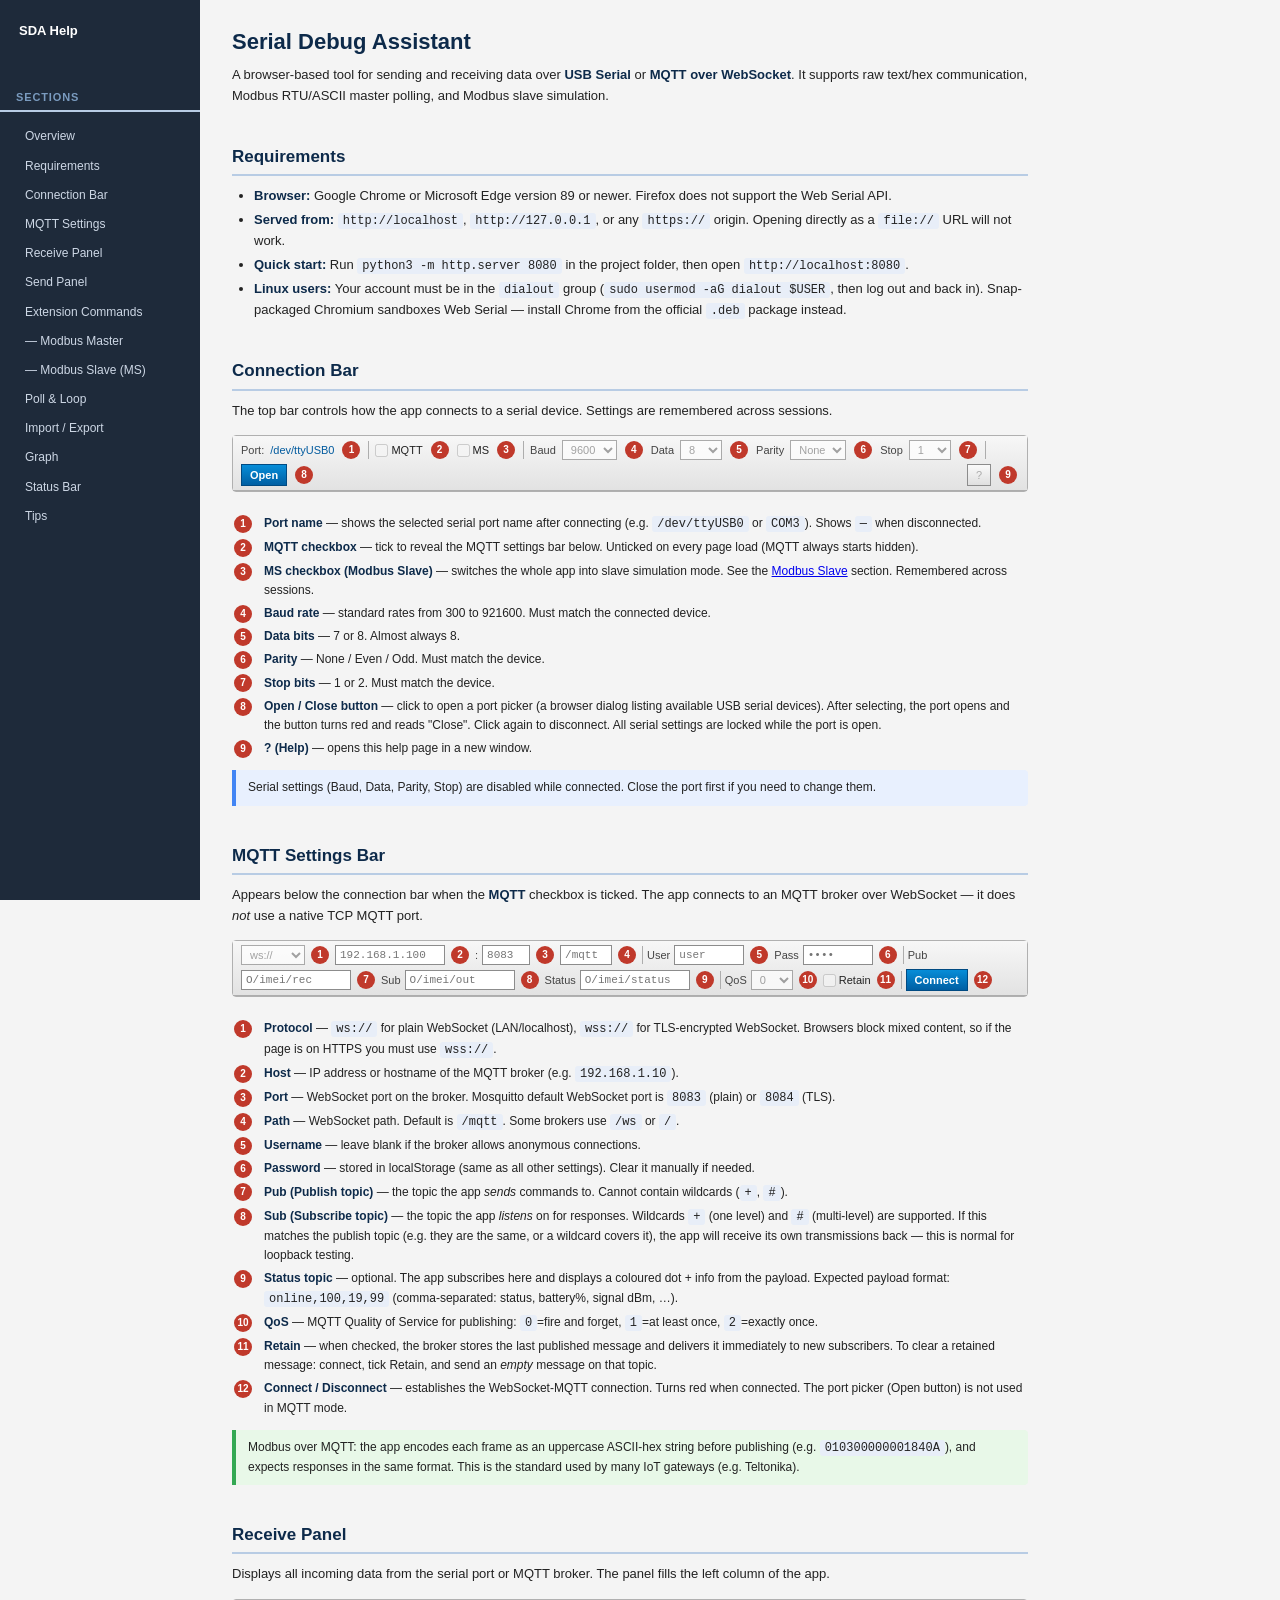
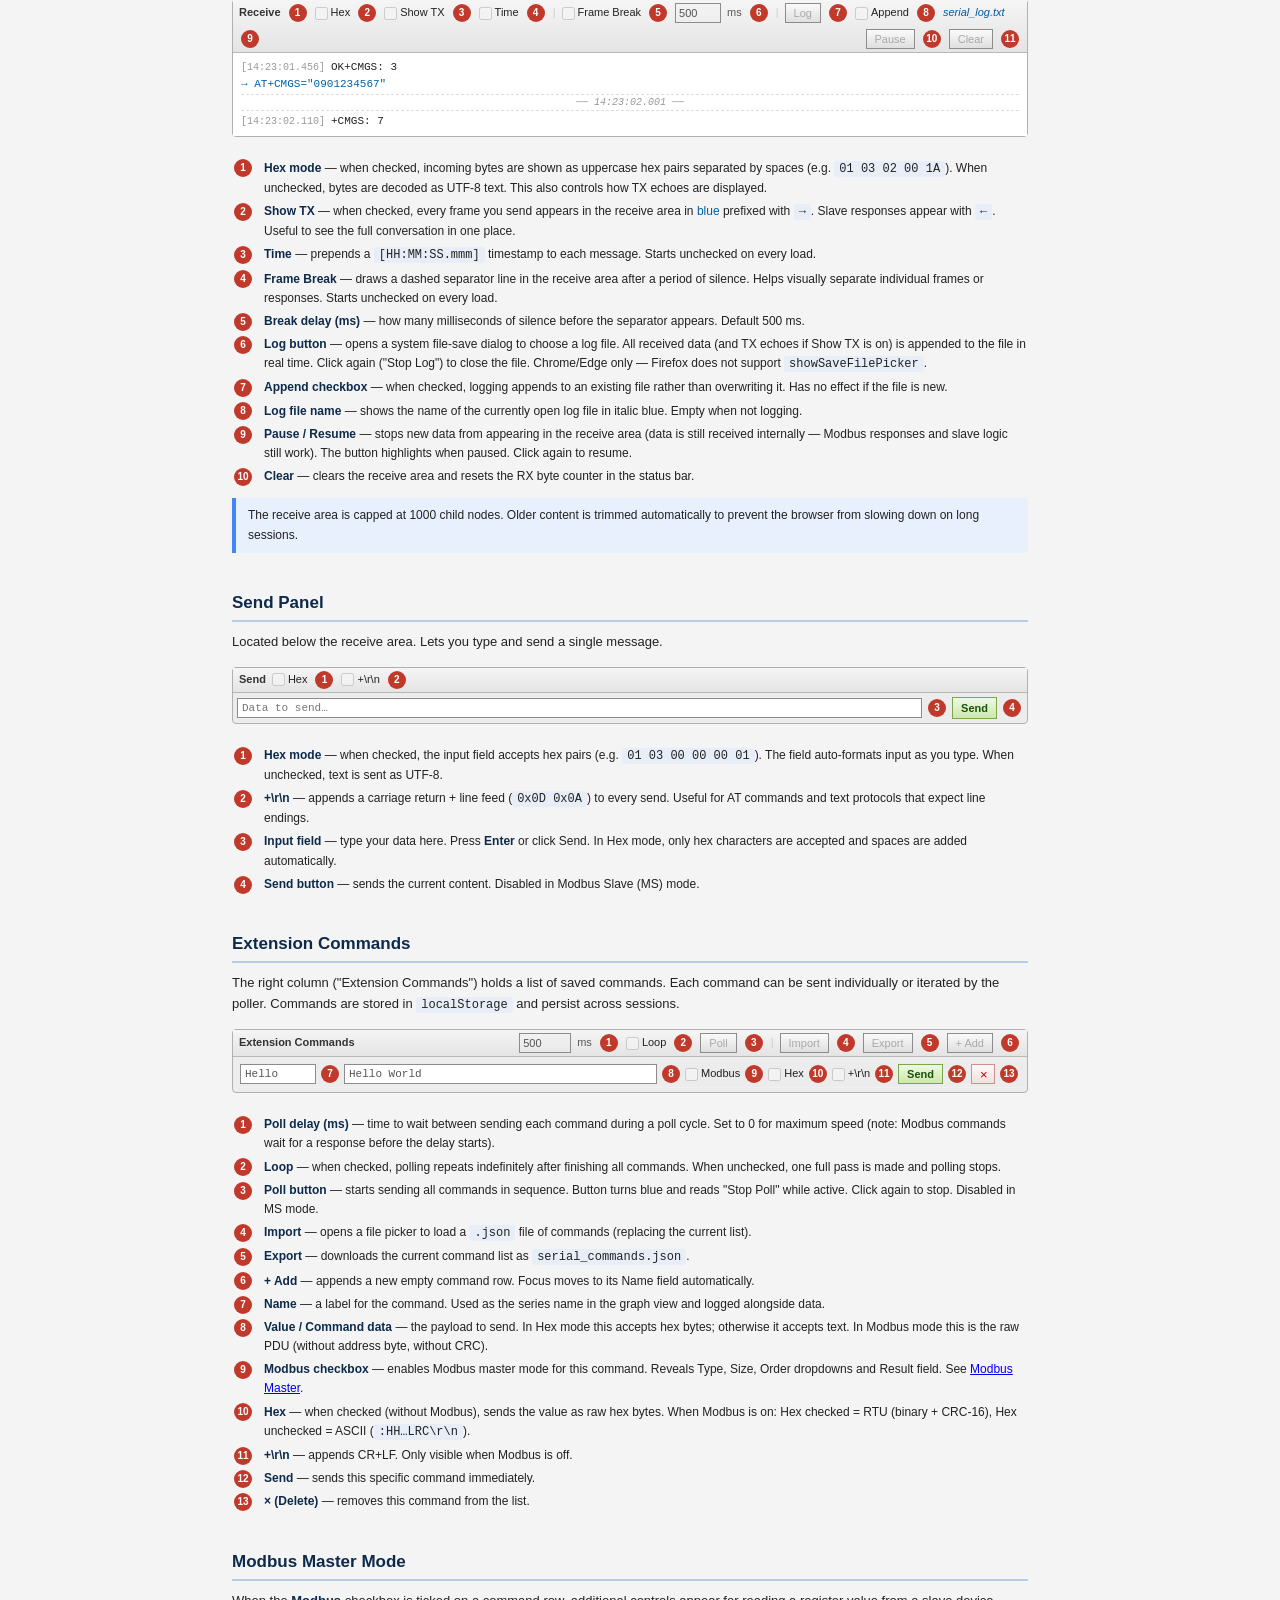
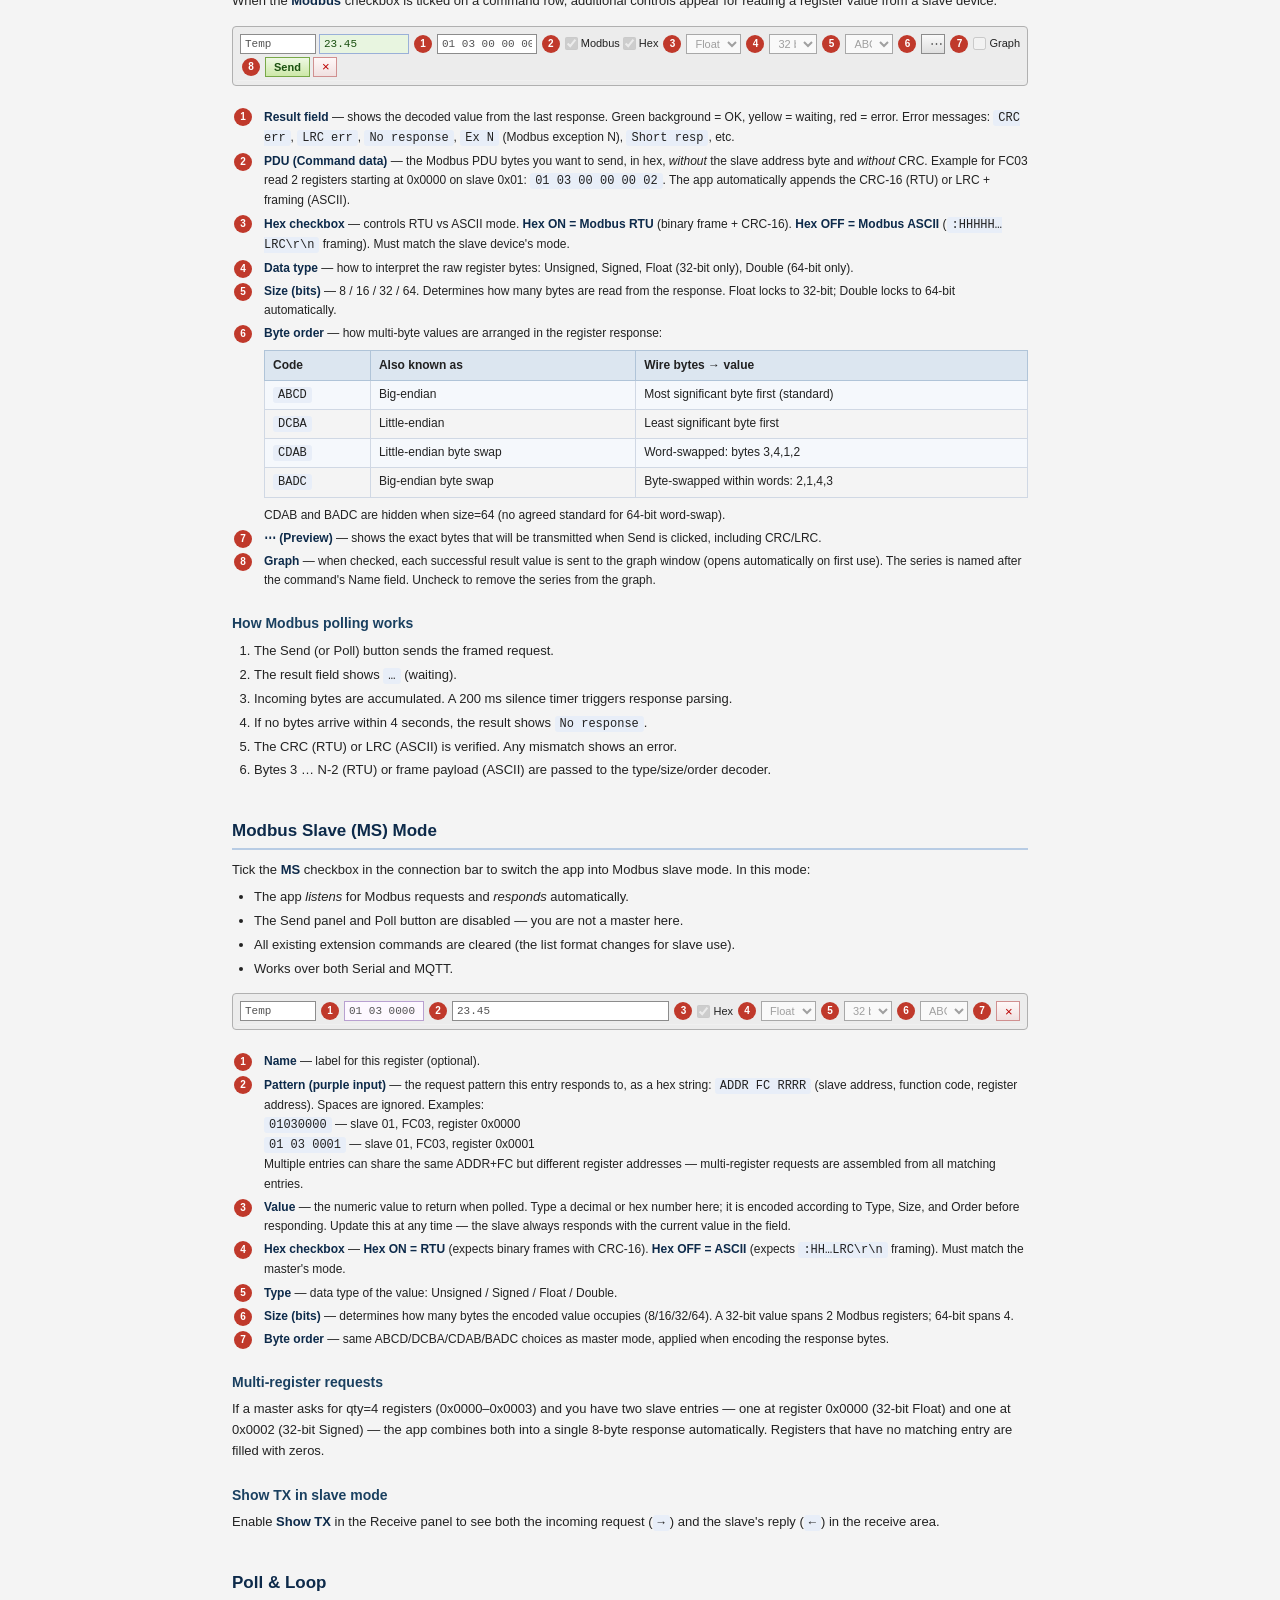
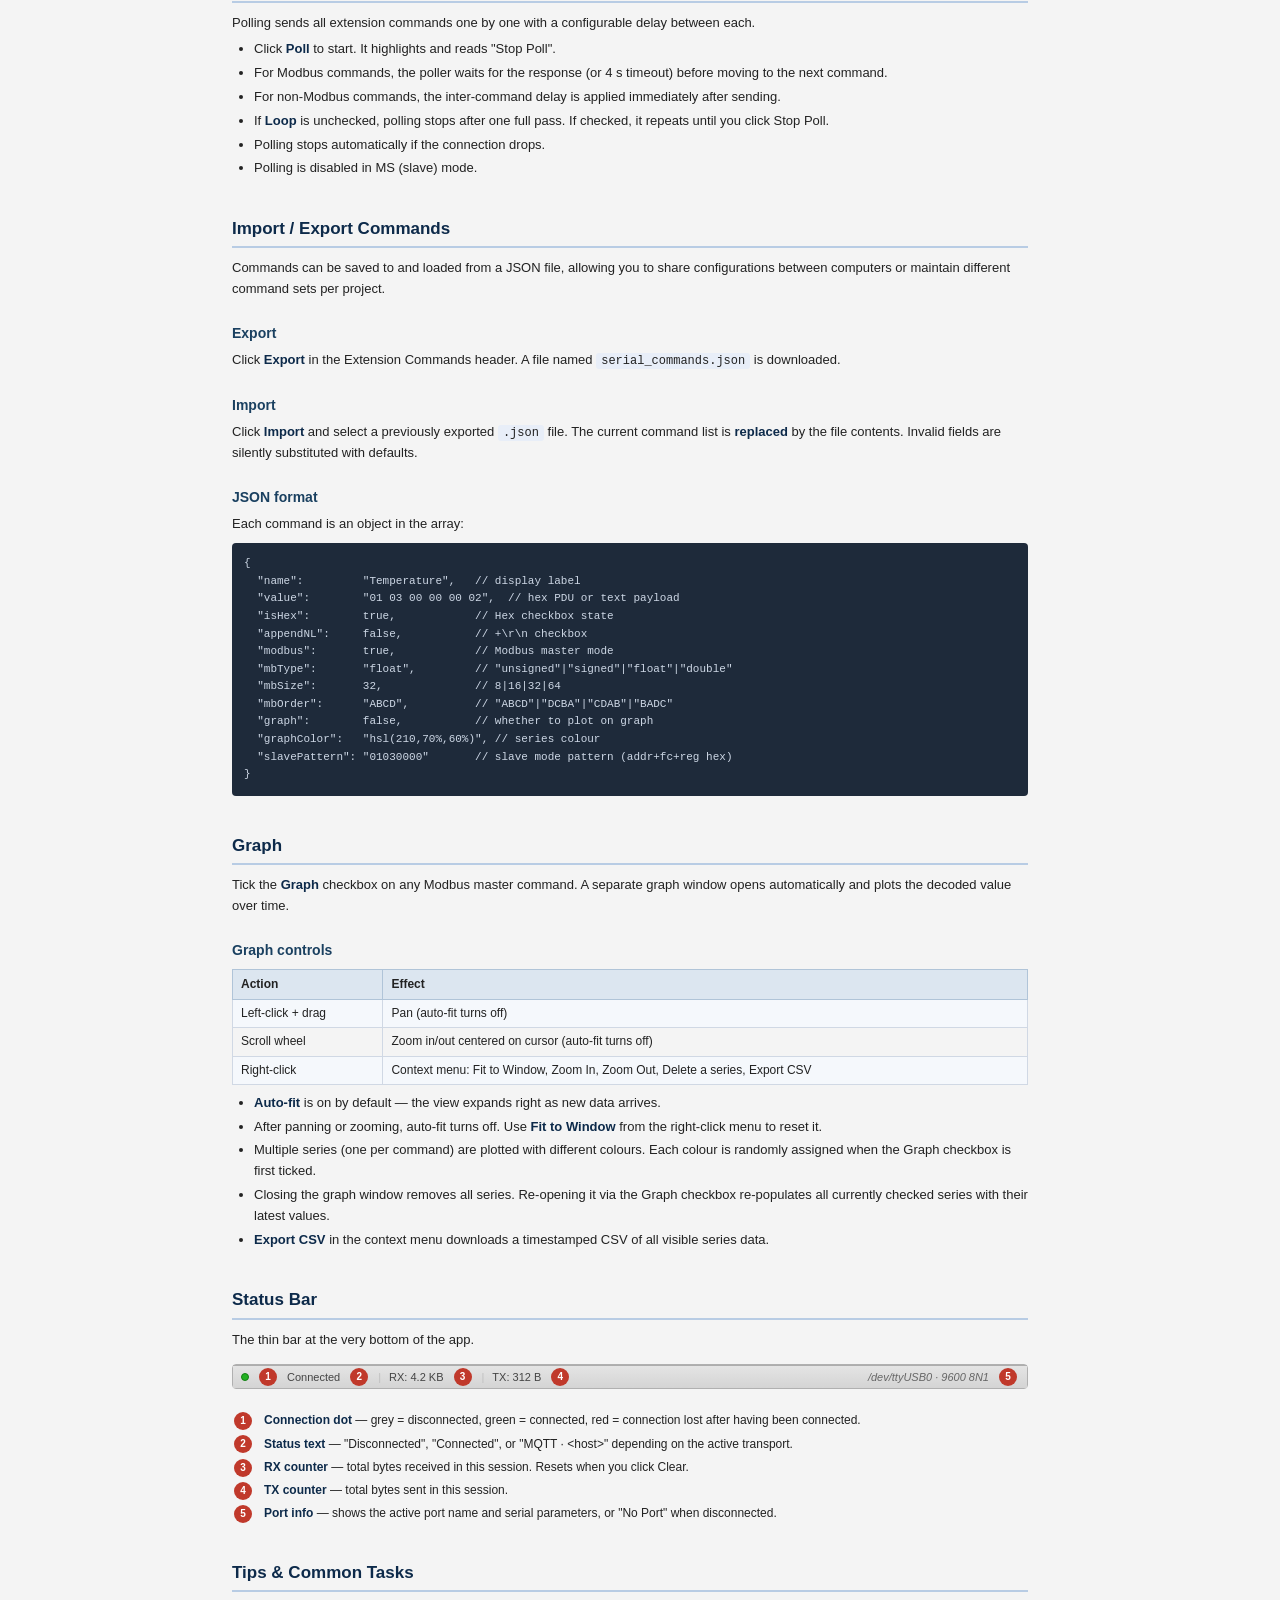
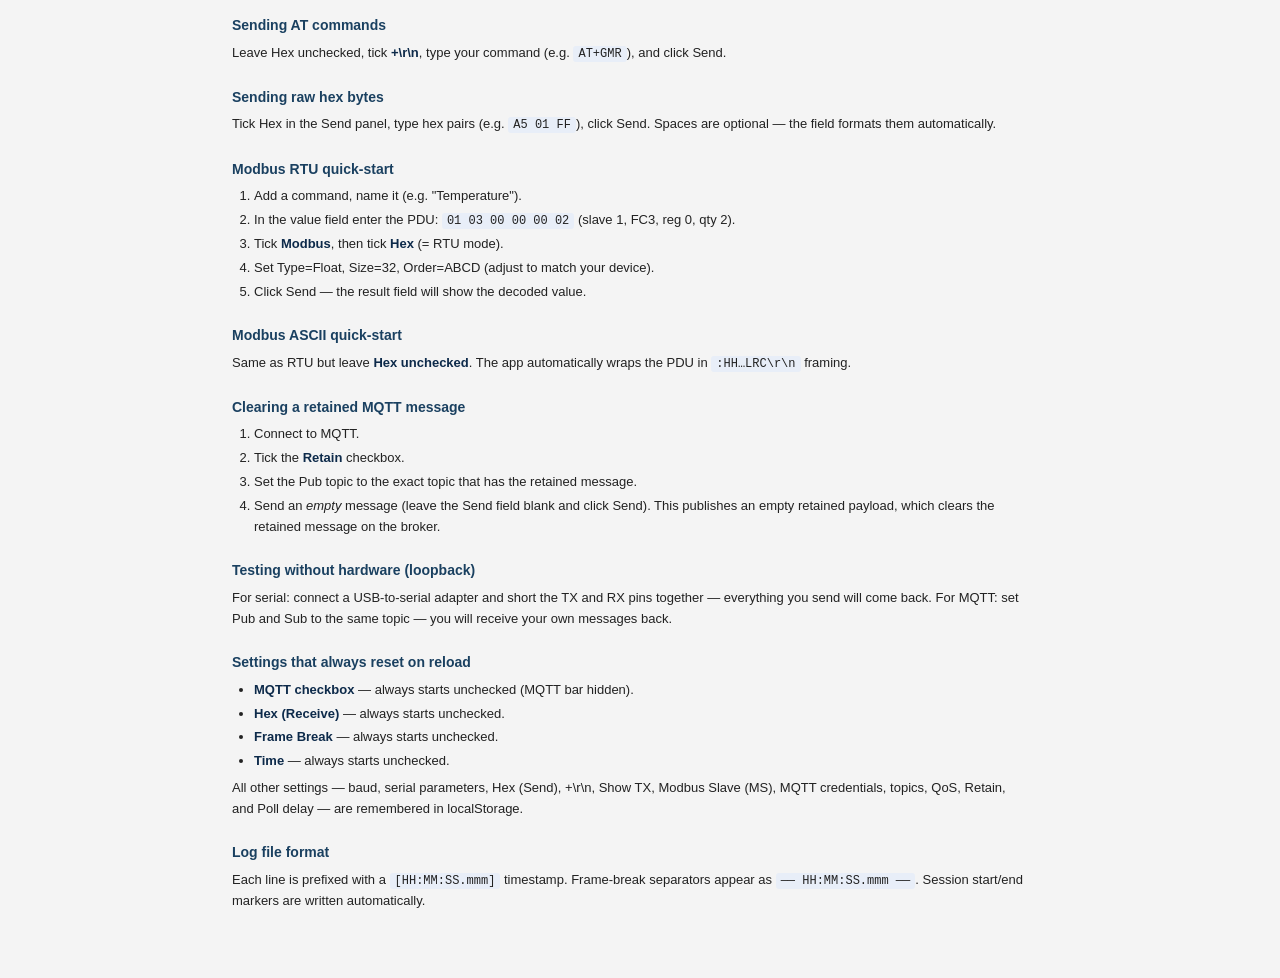
==== help.html @ dc7a4e5c "Release1" ====
<!DOCTYPE html>
<html lang="en">
<head>
  <meta charset="UTF-8">
  <title>Serial Debug Assistant – Help</title>
  <style>
    *, *::before, *::after { box-sizing: border-box; margin: 0; padding: 0; }

    body {
      font-family: 'Segoe UI', Tahoma, Geneva, Verdana, sans-serif;
      font-size: 13px;
      background: #f4f4f4;
      color: #222;
      line-height: 1.6;
    }

    /* ── nav ── */
    nav {
      position: fixed;
      top: 0; left: 0;
      width: 200px;
      height: 100vh;
      background: #1e2a3a;
      color: #cdd7e5;
      overflow-y: auto;
      padding: 16px 0;
      z-index: 10;
    }
    nav h2 {
      font-size: 11px;
      text-transform: uppercase;
      letter-spacing: .08em;
      color: #7a9bbf;
      padding: 6px 16px 4px;
    }
    nav a {
      display: block;
      padding: 5px 16px 5px 22px;
      color: #cdd7e5;
      text-decoration: none;
      font-size: 12px;
      border-left: 3px solid transparent;
      transition: background .1s;
    }
    nav a:hover { background: #263547; color: #fff; }
    nav a.top { font-weight: 700; font-size: 13px; padding-left: 16px; color: #fff; margin-bottom: 6px; }

    /* ── content ── */
    .content {
      margin-left: 200px;
      padding: 24px 32px 60px;
      max-width: 860px;
    }

    h1 { font-size: 22px; color: #0d2a4a; margin-bottom: 6px; }
    h2 { font-size: 17px; color: #0d2a4a; margin: 36px 0 10px; padding-bottom: 4px; border-bottom: 2px solid #b8cce4; }
    h3 { font-size: 14px; color: #1a4060; margin: 22px 0 6px; }
    p  { margin: 6px 0; }
    ul, ol { margin: 6px 0 6px 22px; }
    li { margin: 3px 0; }
    code {
      font-family: 'Courier New', monospace;
      background: #e8eef8;
      padding: 1px 5px;
      border-radius: 3px;
      font-size: 12px;
    }
    strong { color: #0d2a4a; }
    a.ext { color: #0060c0; }

    /* ── note / tip / warn boxes ── */
    .note, .tip, .warn {
      border-left: 4px solid;
      padding: 8px 12px;
      margin: 12px 0;
      border-radius: 0 4px 4px 0;
      font-size: 12px;
    }
    .note { background: #e8f0fe; border-color: #4285f4; }
    .tip  { background: #e8f8e8; border-color: #34a853; }
    .warn { background: #fff3e0; border-color: #f9ab00; }

    /* ── UI mockup diagrams ── */
    .diagram {
      position: relative;
      background: #ececec;
      border: 1px solid #b0b0b0;
      border-radius: 4px;
      margin: 14px 0 22px;
      font-size: 11px;
      font-family: 'Segoe UI', sans-serif;
    }
    .diagram .bar {
      display: flex;
      align-items: center;
      gap: 6px;
      padding: 4px 8px;
      background: linear-gradient(180deg, #f7f7f7, #e2e2e2);
      border-bottom: 1px solid #adadad;
      flex-wrap: wrap;
      row-gap: 4px;
    }
    .diagram .panel-bar {
      display: flex;
      align-items: center;
      gap: 6px;
      padding: 3px 6px;
      background: linear-gradient(180deg, #f5f5f5, #e4e4e4);
      border-bottom: 1px solid #b8b8b8;
      flex-wrap: wrap;
    }
    .diagram .status {
      display: flex;
      align-items: center;
      gap: 8px;
      padding: 2px 8px;
      background: linear-gradient(180deg, #e4e4e4, #d4d4d4);
      border-top: 1px solid #adadad;
      font-size: 11px;
      color: #444;
    }
    .d-lbl  { color: #444; white-space: nowrap; }
    .d-sel  { height: 20px; border: 1px solid #8c8c8c; background: #fff; padding: 0 4px; font-size: 11px; }
    .d-inp  { height: 20px; border: 1px solid #8c8c8c; background: #fff; padding: 0 4px; font-size: 11px; font-family: 'Courier New', monospace; }
    .d-btn  { height: 22px; padding: 0 8px; border: 1px solid #8c8c8c; background: linear-gradient(180deg,#fafafa,#dfdfdf); font-size: 11px; cursor: default; white-space: nowrap; }
    .d-btn.blue  { background: linear-gradient(180deg,#068dd8,#005fa3); color:#fff; border-color:#004a82; font-weight:600; }
    .d-btn.green { background: linear-gradient(180deg,#eef8e4,#cde8a8); border-color:#78a848; color:#1a5010; font-weight:600; }
    .d-btn.red   { background: linear-gradient(180deg,#d94040,#a82020); color:#fff; border-color:#801818; font-weight:600; }
    .d-dot  { width:8px; height:8px; border-radius:50%; display:inline-block; border:1px solid #999; background:#bbb; flex-shrink:0; }
    .d-dot.on  { background:#22b022; border-color:#128012; }
    .d-dot.off { background:#d94040; border-color:#a82020; }
    .d-chk  { display:flex; align-items:center; gap:3px; white-space:nowrap; cursor:default; }
    .d-sep  { width:1px; height:18px; background:#adadad; flex-shrink:0; }
    .d-port { color:#005a9e; font-weight:500; }
    .d-area { font-family:'Courier New',monospace; font-size:11px; padding:6px 8px; background:#fff; min-height:56px; line-height:1.5; }
    .d-rx-ts { color:#999; font-size:10px; }
    .d-tx-echo { color:#0060a8; }
    .d-title { font-weight:700; font-size:11px; color:#333; }
    .d-spacer { flex:1; }
    .d-slave { background:#fdf8ff; border-color:#b8a0d0; }
    .d-result { width:90px; height:20px; font-family:'Courier New',monospace; font-size:11px; border:1px solid #9ab0d8; background:#e8f5e0; padding:0 4px; color:#1a5010; cursor:default; }

    /* ── callout annotations ── */
    .callouts {
      position: relative;
      overflow: visible;
    }
    .ann {
      display: inline-flex;
      align-items: center;
      justify-content: center;
      width: 18px;
      height: 18px;
      border-radius: 50%;
      background: #c0392b;
      color: #fff;
      font-size: 10px;
      font-weight: 700;
      vertical-align: middle;
      margin: 0 2px;
      flex-shrink: 0;
      cursor: default;
      user-select: none;
    }

    /* ── callout legend ── */
    .legend {
      margin: 10px 0 0;
      display: grid;
      grid-template-columns: auto 1fr;
      gap: 4px 10px;
      font-size: 12px;
    }
    .legend .num { text-align: right; }

    /* ── table ── */
    table { border-collapse: collapse; margin: 8px 0; width: 100%; font-size: 12px; }
    th { background: #dce6f0; text-align: left; padding: 5px 8px; border: 1px solid #b0c4d8; }
    td { padding: 4px 8px; border: 1px solid #d0d8e4; vertical-align: top; }
    tr:nth-child(even) td { background: #f5f8fc; }
  </style>
</head>
<body>

<nav>
  <a href="#overview" class="top">SDA Help</a>
  <h2>Sections</h2>
  <a href="#overview">Overview</a>
  <a href="#requirements">Requirements</a>
  <a href="#conn-bar">Connection Bar</a>
  <a href="#mqtt-bar">MQTT Settings</a>
  <a href="#receive">Receive Panel</a>
  <a href="#send">Send Panel</a>
  <a href="#ext-cmds">Extension Commands</a>
  <a href="#modbus-master">— Modbus Master</a>
  <a href="#modbus-slave">— Modbus Slave (MS)</a>
  <a href="#poll">Poll &amp; Loop</a>
  <a href="#import-export">Import / Export</a>
  <a href="#graph">Graph</a>
  <a href="#status-bar">Status Bar</a>
  <a href="#tips">Tips</a>
</nav>

<div class="content">

<!-- ══════════════════════════════════════════════════════ -->
<h1 id="overview">Serial Debug Assistant</h1>
<p>A browser-based tool for sending and receiving data over <strong>USB Serial</strong> or <strong>MQTT over WebSocket</strong>. It supports raw text/hex communication, Modbus RTU/ASCII master polling, and Modbus slave simulation.</p>

<!-- ══════════════════════════════════════════════════════ -->
<h2 id="requirements">Requirements</h2>
<ul>
  <li><strong>Browser:</strong> Google Chrome or Microsoft Edge version 89 or newer. Firefox does not support the Web Serial API.</li>
  <li><strong>Served from:</strong> <code>http://localhost</code>, <code>http://127.0.0.1</code>, or any <code>https://</code> origin. Opening directly as a <code>file://</code> URL will not work.</li>
  <li><strong>Quick start:</strong> Run <code>python3 -m http.server 8080</code> in the project folder, then open <code>http://localhost:8080</code>.</li>
  <li><strong>Linux users:</strong> Your account must be in the <code>dialout</code> group (<code>sudo usermod -aG dialout $USER</code>, then log out and back in). Snap-packaged Chromium sandboxes Web Serial — install Chrome from the official <code>.deb</code> package instead.</li>
</ul>

<!-- ══════════════════════════════════════════════════════ -->
<h2 id="conn-bar">Connection Bar</h2>
<p>The top bar controls how the app connects to a serial device. Settings are remembered across sessions.</p>

<div class="diagram">
  <div class="bar">
    <span class="d-lbl">Port:</span>
    <span class="d-port">/dev/ttyUSB0</span>
    <span class="ann">1</span>
    <span class="d-sep"></span>
    <label class="d-chk"><input type="checkbox" disabled> MQTT</label>
    <span class="ann">2</span>
    <label class="d-chk"><input type="checkbox" disabled> MS</label>
    <span class="ann">3</span>
    <span class="d-sep"></span>
    <span class="d-lbl">Baud</span>
    <select class="d-sel" disabled><option>9600</option></select>
    <span class="ann">4</span>
    <span class="d-lbl">Data</span>
    <select class="d-sel" style="width:42px" disabled><option>8</option></select>
    <span class="ann">5</span>
    <span class="d-lbl">Parity</span>
    <select class="d-sel" style="width:56px" disabled><option>None</option></select>
    <span class="ann">6</span>
    <span class="d-lbl">Stop</span>
    <select class="d-sel" style="width:42px" disabled><option>1</option></select>
    <span class="ann">7</span>
    <span class="d-sep"></span>
    <button class="d-btn blue" disabled>Open</button>
    <span class="ann">8</span>
    <span style="flex:1"></span>
    <button class="d-btn" disabled>?</button>
    <span class="ann">9</span>
  </div>
</div>

<div class="legend">
  <span class="num"><span class="ann">1</span></span><span><strong>Port name</strong> — shows the selected serial port name after connecting (e.g. <code>/dev/ttyUSB0</code> or <code>COM3</code>). Shows <code>—</code> when disconnected.</span>
  <span class="num"><span class="ann">2</span></span><span><strong>MQTT checkbox</strong> — tick to reveal the MQTT settings bar below. Unticked on every page load (MQTT always starts hidden).</span>
  <span class="num"><span class="ann">3</span></span><span><strong>MS checkbox (Modbus Slave)</strong> — switches the whole app into slave simulation mode. See the <a href="#modbus-slave">Modbus Slave</a> section. Remembered across sessions.</span>
  <span class="num"><span class="ann">4</span></span><span><strong>Baud rate</strong> — standard rates from 300 to 921600. Must match the connected device.</span>
  <span class="num"><span class="ann">5</span></span><span><strong>Data bits</strong> — 7 or 8. Almost always 8.</span>
  <span class="num"><span class="ann">6</span></span><span><strong>Parity</strong> — None / Even / Odd. Must match the device.</span>
  <span class="num"><span class="ann">7</span></span><span><strong>Stop bits</strong> — 1 or 2. Must match the device.</span>
  <span class="num"><span class="ann">8</span></span><span><strong>Open / Close button</strong> — click to open a port picker (a browser dialog listing available USB serial devices). After selecting, the port opens and the button turns red and reads "Close". Click again to disconnect. All serial settings are locked while the port is open.</span>
  <span class="num"><span class="ann">9</span></span><span><strong>? (Help)</strong> — opens this help page in a new window.</span>
</div>

<div class="note">Serial settings (Baud, Data, Parity, Stop) are disabled while connected. Close the port first if you need to change them.</div>

<!-- ══════════════════════════════════════════════════════ -->
<h2 id="mqtt-bar">MQTT Settings Bar</h2>
<p>Appears below the connection bar when the <strong>MQTT</strong> checkbox is ticked. The app connects to an MQTT broker over WebSocket — it does <em>not</em> use a native TCP MQTT port.</p>

<div class="diagram">
  <div class="bar" style="font-size:11px; gap:4px; flex-wrap:wrap; row-gap:4px;">
    <select class="d-sel" style="width:64px" disabled><option>ws://</option></select>
    <span class="ann">1</span>
    <input class="d-inp" style="width:110px" placeholder="192.168.1.100" disabled>
    <span class="ann">2</span>
    <span class="d-lbl">:</span>
    <input class="d-inp" style="width:48px" placeholder="8083" disabled>
    <span class="ann">3</span>
    <input class="d-inp" style="width:52px" placeholder="/mqtt" disabled>
    <span class="ann">4</span>
    <span class="d-sep"></span>
    <span class="d-lbl">User</span>
    <input class="d-inp" style="width:70px" placeholder="user" disabled>
    <span class="ann">5</span>
    <span class="d-lbl">Pass</span>
    <input class="d-inp" style="width:70px" placeholder="••••" disabled>
    <span class="ann">6</span>
    <span class="d-sep"></span>
    <span class="d-lbl">Pub</span>
    <input class="d-inp" style="width:110px" placeholder="O/imei/rec" disabled>
    <span class="ann">7</span>
    <span class="d-lbl">Sub</span>
    <input class="d-inp" style="width:110px" placeholder="O/imei/out" disabled>
    <span class="ann">8</span>
    <span class="d-lbl">Status</span>
    <input class="d-inp" style="width:110px" placeholder="O/imei/status" disabled>
    <span class="ann">9</span>
    <span class="d-sep"></span>
    <span class="d-lbl">QoS</span>
    <select class="d-sel" style="width:42px" disabled><option>0</option></select>
    <span class="ann">10</span>
    <label class="d-chk"><input type="checkbox" disabled> Retain</label>
    <span class="ann">11</span>
    <span class="d-sep"></span>
    <button class="d-btn blue" disabled>Connect</button>
    <span class="ann">12</span>
  </div>
</div>

<div class="legend">
  <span class="num"><span class="ann">1</span></span><span><strong>Protocol</strong> — <code>ws://</code> for plain WebSocket (LAN/localhost), <code>wss://</code> for TLS-encrypted WebSocket. Browsers block mixed content, so if the page is on HTTPS you must use <code>wss://</code>.</span>
  <span class="num"><span class="ann">2</span></span><span><strong>Host</strong> — IP address or hostname of the MQTT broker (e.g. <code>192.168.1.10</code>).</span>
  <span class="num"><span class="ann">3</span></span><span><strong>Port</strong> — WebSocket port on the broker. Mosquitto default WebSocket port is <code>8083</code> (plain) or <code>8084</code> (TLS).</span>
  <span class="num"><span class="ann">4</span></span><span><strong>Path</strong> — WebSocket path. Default is <code>/mqtt</code>. Some brokers use <code>/ws</code> or <code>/</code>.</span>
  <span class="num"><span class="ann">5</span></span><span><strong>Username</strong> — leave blank if the broker allows anonymous connections.</span>
  <span class="num"><span class="ann">6</span></span><span><strong>Password</strong> — stored in localStorage (same as all other settings). Clear it manually if needed.</span>
  <span class="num"><span class="ann">7</span></span><span><strong>Pub (Publish topic)</strong> — the topic the app <em>sends</em> commands to. Cannot contain wildcards (<code>+</code>, <code>#</code>).</span>
  <span class="num"><span class="ann">8</span></span><span><strong>Sub (Subscribe topic)</strong> — the topic the app <em>listens</em> on for responses. Wildcards <code>+</code> (one level) and <code>#</code> (multi-level) are supported. If this matches the publish topic (e.g. they are the same, or a wildcard covers it), the app will receive its own transmissions back — this is normal for loopback testing.</span>
  <span class="num"><span class="ann">9</span></span><span><strong>Status topic</strong> — optional. The app subscribes here and displays a coloured dot + info from the payload. Expected payload format: <code>online,100,19,99</code> (comma-separated: status, battery%, signal dBm, …).</span>
  <span class="num"><span class="ann">10</span></span><span><strong>QoS</strong> — MQTT Quality of Service for publishing: <code>0</code>=fire and forget, <code>1</code>=at least once, <code>2</code>=exactly once.</span>
  <span class="num"><span class="ann">11</span></span><span><strong>Retain</strong> — when checked, the broker stores the last published message and delivers it immediately to new subscribers. To clear a retained message: connect, tick Retain, and send an <em>empty</em> message on that topic.</span>
  <span class="num"><span class="ann">12</span></span><span><strong>Connect / Disconnect</strong> — establishes the WebSocket-MQTT connection. Turns red when connected. The port picker (Open button) is not used in MQTT mode.</span>
</div>

<div class="tip">Modbus over MQTT: the app encodes each frame as an uppercase ASCII-hex string before publishing (e.g. <code>010300000001840A</code>), and expects responses in the same format. This is the standard used by many IoT gateways (e.g. Teltonika).</div>

<!-- ══════════════════════════════════════════════════════ -->
<h2 id="receive">Receive Panel</h2>
<p>Displays all incoming data from the serial port or MQTT broker. The panel fills the left column of the app.</p>

<div class="diagram">
  <div class="panel-bar">
    <span class="d-title">Receive</span>
    <span class="ann">1</span>
    <label class="d-chk"><input type="checkbox" disabled> Hex</label>
    <span class="ann">2</span>
    <label class="d-chk"><input type="checkbox" disabled> Show TX</label>
    <span class="ann">3</span>
    <label class="d-chk"><input type="checkbox" disabled> Time</label>
    <span class="ann">4</span>
    <span style="color:#ccc">|</span>
    <label class="d-chk"><input type="checkbox" disabled> Frame Break</label>
    <span class="ann">5</span>
    <input type="number" style="width:46px;height:20px;border:1px solid #8c8c8c;font-size:11px;padding:0 3px" value="500" disabled>
    <span style="color:#555;font-size:11px">ms</span>
    <span class="ann">6</span>
    <span style="color:#ccc">|</span>
    <button class="d-btn" style="height:20px;font-size:11px" disabled>Log</button>
    <span class="ann">7</span>
    <label class="d-chk"><input type="checkbox" disabled> Append</label>
    <span class="ann">8</span>
    <span style="color:#005a9e;font-size:11px;font-style:italic">serial_log.txt</span>
    <span class="ann">9</span>
    <span class="d-spacer"></span>
    <button class="d-btn" style="height:20px;font-size:11px" disabled>Pause</button>
    <span class="ann">10</span>
    <button class="d-btn" style="height:20px;font-size:11px" disabled>Clear</button>
    <span class="ann">11</span>
  </div>
  <div class="d-area">
    <span class="d-rx-ts">[14:23:01.456] </span>OK+CMGS: 3<br>
    <span class="d-tx-echo">→ AT+CMGS="0901234567"</span><br>
    <span style="color:#999;font-size:10px;font-style:italic;display:block;text-align:center;border-top:1px dashed #ddd;border-bottom:1px dashed #ddd;margin:2px 0">── 14:23:02.001 ──</span>
    <span class="d-rx-ts">[14:23:02.110] </span>+CMGS: 7
  </div>
</div>

<div class="legend">
  <span class="num"><span class="ann">1</span></span><span><strong>Hex mode</strong> — when checked, incoming bytes are shown as uppercase hex pairs separated by spaces (e.g. <code>01 03 02 00 1A</code>). When unchecked, bytes are decoded as UTF-8 text. This also controls how TX echoes are displayed.</span>
  <span class="num"><span class="ann">2</span></span><span><strong>Show TX</strong> — when checked, every frame you send appears in the receive area in <span style="color:#0060a8">blue</span> prefixed with <code>→</code>. Slave responses appear with <code>←</code>. Useful to see the full conversation in one place.</span>
  <span class="num"><span class="ann">3</span></span><span><strong>Time</strong> — prepends a <code>[HH:MM:SS.mmm]</code> timestamp to each message. Starts unchecked on every load.</span>
  <span class="num"><span class="ann">4</span></span><span><strong>Frame Break</strong> — draws a dashed separator line in the receive area after a period of silence. Helps visually separate individual frames or responses. Starts unchecked on every load.</span>
  <span class="num"><span class="ann">5</span></span><span><strong>Break delay (ms)</strong> — how many milliseconds of silence before the separator appears. Default 500 ms.</span>
  <span class="num"><span class="ann">6</span></span><span><strong>Log button</strong> — opens a system file-save dialog to choose a log file. All received data (and TX echoes if Show TX is on) is appended to the file in real time. Click again ("Stop Log") to close the file. Chrome/Edge only — Firefox does not support <code>showSaveFilePicker</code>.</span>
  <span class="num"><span class="ann">7</span></span><span><strong>Append checkbox</strong> — when checked, logging appends to an existing file rather than overwriting it. Has no effect if the file is new.</span>
  <span class="num"><span class="ann">8</span></span><span><strong>Log file name</strong> — shows the name of the currently open log file in italic blue. Empty when not logging.</span>
  <span class="num"><span class="ann">9</span></span><span><strong>Pause / Resume</strong> — stops new data from appearing in the receive area (data is still received internally — Modbus responses and slave logic still work). The button highlights when paused. Click again to resume.</span>
  <span class="num"><span class="ann">10</span></span><span><strong>Clear</strong> — clears the receive area and resets the RX byte counter in the status bar.</span>
</div>

<div class="note">The receive area is capped at 1000 child nodes. Older content is trimmed automatically to prevent the browser from slowing down on long sessions.</div>

<!-- ══════════════════════════════════════════════════════ -->
<h2 id="send">Send Panel</h2>
<p>Located below the receive area. Lets you type and send a single message.</p>

<div class="diagram">
  <div class="panel-bar">
    <span class="d-title">Send</span>
    <label class="d-chk"><input type="checkbox" disabled> Hex</label>
    <span class="ann">1</span>
    <label class="d-chk"><input type="checkbox" disabled> +\r\n</label>
    <span class="ann">2</span>
  </div>
  <div style="display:flex;align-items:center;gap:4px;padding:4px">
    <input class="d-inp" style="flex:1;width:auto" placeholder="Data to send…" disabled>
    <span class="ann">3</span>
    <button class="d-btn green" disabled>Send</button>
    <span class="ann">4</span>
  </div>
</div>

<div class="legend">
  <span class="num"><span class="ann">1</span></span><span><strong>Hex mode</strong> — when checked, the input field accepts hex pairs (e.g. <code>01 03 00 00 00 01</code>). The field auto-formats input as you type. When unchecked, text is sent as UTF-8.</span>
  <span class="num"><span class="ann">2</span></span><span><strong>+\r\n</strong> — appends a carriage return + line feed (<code>0x0D 0x0A</code>) to every send. Useful for AT commands and text protocols that expect line endings.</span>
  <span class="num"><span class="ann">3</span></span><span><strong>Input field</strong> — type your data here. Press <strong>Enter</strong> or click Send. In Hex mode, only hex characters are accepted and spaces are added automatically.</span>
  <span class="num"><span class="ann">4</span></span><span><strong>Send button</strong> — sends the current content. Disabled in Modbus Slave (MS) mode.</span>
</div>

<!-- ══════════════════════════════════════════════════════ -->
<h2 id="ext-cmds">Extension Commands</h2>
<p>The right column ("Extension Commands") holds a list of saved commands. Each command can be sent individually or iterated by the poller. Commands are stored in <code>localStorage</code> and persist across sessions.</p>

<div class="diagram">
  <div class="panel-bar">
    <span class="d-title">Extension Commands</span>
    <span class="d-spacer"></span>
    <input type="number" style="width:52px;height:20px;border:1px solid #8c8c8c;font-size:11px;padding:0 3px" value="500" disabled>
    <span style="color:#555;font-size:11px">ms</span>
    <span class="ann">1</span>
    <label class="d-chk"><input type="checkbox" disabled> Loop</label>
    <span class="ann">2</span>
    <button class="d-btn" style="height:20px;font-size:11px" disabled>Poll</button>
    <span class="ann">3</span>
    <span style="color:#ccc">|</span>
    <button class="d-btn" style="height:20px;font-size:11px" disabled>Import</button>
    <span class="ann">4</span>
    <button class="d-btn" style="height:20px;font-size:11px" disabled>Export</button>
    <span class="ann">5</span>
    <button class="d-btn" style="height:20px;font-size:11px" disabled>+ Add</button>
    <span class="ann">6</span>
  </div>

  <div style="padding:4px">
    <!-- basic command row -->
    <div style="border-bottom:1px solid #f0f0f0;padding:3px">
      <div style="display:flex;align-items:center;gap:3px;flex-wrap:wrap">
        <input class="d-inp" style="width:76px" value="Hello" disabled>
        <span class="ann">7</span>
        <input class="d-inp" style="flex:1;min-width:80px" value="Hello World" disabled>
        <span class="ann">8</span>
        <label class="d-chk" style="font-size:11px"><input type="checkbox" disabled> Modbus</label>
        <span class="ann">9</span>
        <label class="d-chk" style="font-size:11px"><input type="checkbox" disabled> Hex</label>
        <span class="ann">10</span>
        <label class="d-chk" style="font-size:11px"><input type="checkbox" disabled> +\r\n</label>
        <span class="ann">11</span>
        <button class="d-btn green" style="height:20px;font-size:11px" disabled>Send</button>
        <span class="ann">12</span>
        <button class="d-btn" style="height:20px;width:24px;font-size:13px;color:#b00;border-color:#d09090;background:linear-gradient(180deg,#fff8f8,#f0e0e0)" disabled>×</button>
        <span class="ann">13</span>
      </div>
    </div>
  </div>
</div>

<div class="legend">
  <span class="num"><span class="ann">1</span></span><span><strong>Poll delay (ms)</strong> — time to wait between sending each command during a poll cycle. Set to 0 for maximum speed (note: Modbus commands wait for a response before the delay starts).</span>
  <span class="num"><span class="ann">2</span></span><span><strong>Loop</strong> — when checked, polling repeats indefinitely after finishing all commands. When unchecked, one full pass is made and polling stops.</span>
  <span class="num"><span class="ann">3</span></span><span><strong>Poll button</strong> — starts sending all commands in sequence. Button turns blue and reads "Stop Poll" while active. Click again to stop. Disabled in MS mode.</span>
  <span class="num"><span class="ann">4</span></span><span><strong>Import</strong> — opens a file picker to load a <code>.json</code> file of commands (replacing the current list).</span>
  <span class="num"><span class="ann">5</span></span><span><strong>Export</strong> — downloads the current command list as <code>serial_commands.json</code>.</span>
  <span class="num"><span class="ann">6</span></span><span><strong>+ Add</strong> — appends a new empty command row. Focus moves to its Name field automatically.</span>
  <span class="num"><span class="ann">7</span></span><span><strong>Name</strong> — a label for the command. Used as the series name in the graph view and logged alongside data.</span>
  <span class="num"><span class="ann">8</span></span><span><strong>Value / Command data</strong> — the payload to send. In Hex mode this accepts hex bytes; otherwise it accepts text. In Modbus mode this is the raw PDU (without address byte, without CRC).</span>
  <span class="num"><span class="ann">9</span></span><span><strong>Modbus checkbox</strong> — enables Modbus master mode for this command. Reveals Type, Size, Order dropdowns and Result field. See <a href="#modbus-master">Modbus Master</a>.</span>
  <span class="num"><span class="ann">10</span></span><span><strong>Hex</strong> — when checked (without Modbus), sends the value as raw hex bytes. When Modbus is on: Hex checked = RTU (binary + CRC-16), Hex unchecked = ASCII (<code>:HH…LRC\r\n</code>).</span>
  <span class="num"><span class="ann">11</span></span><span><strong>+\r\n</strong> — appends CR+LF. Only visible when Modbus is off.</span>
  <span class="num"><span class="ann">12</span></span><span><strong>Send</strong> — sends this specific command immediately.</span>
  <span class="num"><span class="ann">13</span></span><span><strong>× (Delete)</strong> — removes this command from the list.</span>
</div>

<!-- ══════════════════════════════════════════════════════ -->
<h2 id="modbus-master">Modbus Master Mode</h2>
<p>When the <strong>Modbus</strong> checkbox is ticked on a command row, additional controls appear for reading a register value from a slave device.</p>

<div class="diagram">
  <div style="padding:4px">
    <div style="border-bottom:1px solid #f0f0f0;padding:3px">
      <div style="display:flex;align-items:center;gap:3px;flex-wrap:wrap">
        <input class="d-inp" style="width:76px" value="Temp" disabled>
        <input class="d-result" value="23.45" disabled>
        <span class="ann">1</span>
        <input class="d-inp" style="flex:1;min-width:80px" value="01 03 00 00 00 02" disabled>
        <span class="ann">2</span>
        <label class="d-chk" style="font-size:11px"><input type="checkbox" checked disabled> Modbus</label>
        <label class="d-chk" style="font-size:11px"><input type="checkbox" checked disabled> Hex</label>
        <span class="ann">3</span>
        <select class="d-sel" style="height:20px;font-size:11px" disabled><option>Float</option></select>
        <span class="ann">4</span>
        <select class="d-sel" style="width:48px;height:20px;font-size:11px" disabled><option>32 bit</option></select>
        <span class="ann">5</span>
        <select class="d-sel" style="width:48px;height:20px;font-size:11px" disabled><option>ABCD</option></select>
        <span class="ann">6</span>
        <button class="d-btn" style="height:20px;width:24px;font-size:13px;color:#666" disabled>⋯</button>
        <span class="ann">7</span>
        <label class="d-chk" style="font-size:11px"><input type="checkbox" disabled> Graph</label>
        <span class="ann">8</span>
        <button class="d-btn green" style="height:20px;font-size:11px" disabled>Send</button>
        <button class="d-btn" style="height:20px;width:24px;font-size:13px;color:#b00;border-color:#d09090;background:linear-gradient(180deg,#fff8f8,#f0e0e0)" disabled>×</button>
      </div>
    </div>
  </div>
</div>

<div class="legend">
  <span class="num"><span class="ann">1</span></span><span><strong>Result field</strong> — shows the decoded value from the last response. Green background = OK, yellow = waiting, red = error. Error messages: <code>CRC err</code>, <code>LRC err</code>, <code>No response</code>, <code>Ex N</code> (Modbus exception N), <code>Short resp</code>, etc.</span>
  <span class="num"><span class="ann">2</span></span><span><strong>PDU (Command data)</strong> — the Modbus PDU bytes you want to send, in hex, <em>without</em> the slave address byte and <em>without</em> CRC. Example for FC03 read 2 registers starting at 0x0000 on slave 0x01: <code>01 03 00 00 00 02</code>. The app automatically appends the CRC-16 (RTU) or LRC + framing (ASCII).</span>
  <span class="num"><span class="ann">3</span></span><span><strong>Hex checkbox</strong> — controls RTU vs ASCII mode. <strong>Hex ON = Modbus RTU</strong> (binary frame + CRC-16). <strong>Hex OFF = Modbus ASCII</strong> (<code>:HHHHH…LRC\r\n</code> framing). Must match the slave device's mode.</span>
  <span class="num"><span class="ann">4</span></span><span><strong>Data type</strong> — how to interpret the raw register bytes: Unsigned, Signed, Float (32-bit only), Double (64-bit only).</span>
  <span class="num"><span class="ann">5</span></span><span><strong>Size (bits)</strong> — 8 / 16 / 32 / 64. Determines how many bytes are read from the response. Float locks to 32-bit; Double locks to 64-bit automatically.</span>
  <span class="num"><span class="ann">6</span></span><span><strong>Byte order</strong> — how multi-byte values are arranged in the register response:
    <table style="margin-top:6px">
      <tr><th>Code</th><th>Also known as</th><th>Wire bytes → value</th></tr>
      <tr><td><code>ABCD</code></td><td>Big-endian</td><td>Most significant byte first (standard)</td></tr>
      <tr><td><code>DCBA</code></td><td>Little-endian</td><td>Least significant byte first</td></tr>
      <tr><td><code>CDAB</code></td><td>Little-endian byte swap</td><td>Word-swapped: bytes 3,4,1,2</td></tr>
      <tr><td><code>BADC</code></td><td>Big-endian byte swap</td><td>Byte-swapped within words: 2,1,4,3</td></tr>
    </table>
    CDAB and BADC are hidden when size=64 (no agreed standard for 64-bit word-swap).
  </span>
  <span class="num"><span class="ann">7</span></span><span><strong>⋯ (Preview)</strong> — shows the exact bytes that will be transmitted when Send is clicked, including CRC/LRC.</span>
  <span class="num"><span class="ann">8</span></span><span><strong>Graph</strong> — when checked, each successful result value is sent to the graph window (opens automatically on first use). The series is named after the command's Name field. Uncheck to remove the series from the graph.</span>
</div>

<h3>How Modbus polling works</h3>
<ol>
  <li>The Send (or Poll) button sends the framed request.</li>
  <li>The result field shows <code>…</code> (waiting).</li>
  <li>Incoming bytes are accumulated. A 200 ms silence timer triggers response parsing.</li>
  <li>If no bytes arrive within 4 seconds, the result shows <code>No response</code>.</li>
  <li>The CRC (RTU) or LRC (ASCII) is verified. Any mismatch shows an error.</li>
  <li>Bytes 3 … N-2 (RTU) or frame payload (ASCII) are passed to the type/size/order decoder.</li>
</ol>

<!-- ══════════════════════════════════════════════════════ -->
<h2 id="modbus-slave">Modbus Slave (MS) Mode</h2>
<p>Tick the <strong>MS</strong> checkbox in the connection bar to switch the app into Modbus slave mode. In this mode:</p>
<ul>
  <li>The app <em>listens</em> for Modbus requests and <em>responds</em> automatically.</li>
  <li>The Send panel and Poll button are disabled — you are not a master here.</li>
  <li>All existing extension commands are cleared (the list format changes for slave use).</li>
  <li>Works over both Serial and MQTT.</li>
</ul>

<div class="diagram">
  <div style="padding:4px">
    <div style="border-bottom:1px solid #f0f0f0;padding:3px">
      <div style="display:flex;align-items:center;gap:3px;flex-wrap:wrap">
        <input class="d-inp" style="width:76px" value="Temp" disabled>
        <span class="ann">1</span>
        <input class="d-inp d-slave" style="width:80px" value="01 03 0000" disabled>
        <span class="ann">2</span>
        <input class="d-inp" style="flex:1;min-width:60px" value="23.45" disabled>
        <span class="ann">3</span>
        <label class="d-chk" style="font-size:11px"><input type="checkbox" checked disabled> Hex</label>
        <span class="ann">4</span>
        <select class="d-sel" style="height:20px;font-size:11px" disabled><option>Float</option></select>
        <span class="ann">5</span>
        <select class="d-sel" style="width:48px;height:20px;font-size:11px" disabled><option>32 bit</option></select>
        <span class="ann">6</span>
        <select class="d-sel" style="width:48px;height:20px;font-size:11px" disabled><option>ABCD</option></select>
        <span class="ann">7</span>
        <button class="d-btn" style="height:20px;width:24px;font-size:13px;color:#b00;border-color:#d09090;background:linear-gradient(180deg,#fff8f8,#f0e0e0)" disabled>×</button>
      </div>
    </div>
  </div>
</div>

<div class="legend">
  <span class="num"><span class="ann">1</span></span><span><strong>Name</strong> — label for this register (optional).</span>
  <span class="num"><span class="ann">2</span></span><span><strong>Pattern (purple input)</strong> — the request pattern this entry responds to, as a hex string: <code>ADDR FC RRRR</code> (slave address, function code, register address). Spaces are ignored. Examples:<br>
    <code>01030000</code> — slave 01, FC03, register 0x0000<br>
    <code>01 03 0001</code> — slave 01, FC03, register 0x0001<br>
    Multiple entries can share the same ADDR+FC but different register addresses — multi-register requests are assembled from all matching entries.
  </span>
  <span class="num"><span class="ann">3</span></span><span><strong>Value</strong> — the numeric value to return when polled. Type a decimal or hex number here; it is encoded according to Type, Size, and Order before responding. Update this at any time — the slave always responds with the current value in the field.</span>
  <span class="num"><span class="ann">4</span></span><span><strong>Hex checkbox</strong> — <strong>Hex ON = RTU</strong> (expects binary frames with CRC-16). <strong>Hex OFF = ASCII</strong> (expects <code>:HH…LRC\r\n</code> framing). Must match the master's mode.</span>
  <span class="num"><span class="ann">5</span></span><span><strong>Type</strong> — data type of the value: Unsigned / Signed / Float / Double.</span>
  <span class="num"><span class="ann">6</span></span><span><strong>Size (bits)</strong> — determines how many bytes the encoded value occupies (8/16/32/64). A 32-bit value spans 2 Modbus registers; 64-bit spans 4.</span>
  <span class="num"><span class="ann">7</span></span><span><strong>Byte order</strong> — same ABCD/DCBA/CDAB/BADC choices as master mode, applied when encoding the response bytes.</span>
</div>

<h3>Multi-register requests</h3>
<p>If a master asks for qty=4 registers (0x0000–0x0003) and you have two slave entries — one at register 0x0000 (32-bit Float) and one at 0x0002 (32-bit Signed) — the app combines both into a single 8-byte response automatically. Registers that have no matching entry are filled with zeros.</p>

<h3>Show TX in slave mode</h3>
<p>Enable <strong>Show TX</strong> in the Receive panel to see both the incoming request (<code>→</code>) and the slave's reply (<code>←</code>) in the receive area.</p>

<!-- ══════════════════════════════════════════════════════ -->
<h2 id="poll">Poll &amp; Loop</h2>
<p>Polling sends all extension commands one by one with a configurable delay between each.</p>
<ul>
  <li>Click <strong>Poll</strong> to start. It highlights and reads "Stop Poll".</li>
  <li>For Modbus commands, the poller waits for the response (or 4 s timeout) before moving to the next command.</li>
  <li>For non-Modbus commands, the inter-command delay is applied immediately after sending.</li>
  <li>If <strong>Loop</strong> is unchecked, polling stops after one full pass. If checked, it repeats until you click Stop Poll.</li>
  <li>Polling stops automatically if the connection drops.</li>
  <li>Polling is disabled in MS (slave) mode.</li>
</ul>

<!-- ══════════════════════════════════════════════════════ -->
<h2 id="import-export">Import / Export Commands</h2>
<p>Commands can be saved to and loaded from a JSON file, allowing you to share configurations between computers or maintain different command sets per project.</p>

<h3>Export</h3>
<p>Click <strong>Export</strong> in the Extension Commands header. A file named <code>serial_commands.json</code> is downloaded.</p>

<h3>Import</h3>
<p>Click <strong>Import</strong> and select a previously exported <code>.json</code> file. The current command list is <strong>replaced</strong> by the file contents. Invalid fields are silently substituted with defaults.</p>

<h3>JSON format</h3>
<p>Each command is an object in the array:</p>
<pre style="background:#1e2a3a;color:#cdd7e5;padding:12px;border-radius:4px;font-size:11px;overflow-x:auto;margin:8px 0">{
  "name":         "Temperature",   // display label
  "value":        "01 03 00 00 00 02",  // hex PDU or text payload
  "isHex":        true,            // Hex checkbox state
  "appendNL":     false,           // +\r\n checkbox
  "modbus":       true,            // Modbus master mode
  "mbType":       "float",         // "unsigned"|"signed"|"float"|"double"
  "mbSize":       32,              // 8|16|32|64
  "mbOrder":      "ABCD",          // "ABCD"|"DCBA"|"CDAB"|"BADC"
  "graph":        false,           // whether to plot on graph
  "graphColor":   "hsl(210,70%,60%)", // series colour
  "slavePattern": "01030000"       // slave mode pattern (addr+fc+reg hex)
}</pre>

<!-- ══════════════════════════════════════════════════════ -->
<h2 id="graph">Graph</h2>
<p>Tick the <strong>Graph</strong> checkbox on any Modbus master command. A separate graph window opens automatically and plots the decoded value over time.</p>

<h3>Graph controls</h3>
<table>
  <tr><th>Action</th><th>Effect</th></tr>
  <tr><td>Left-click + drag</td><td>Pan (auto-fit turns off)</td></tr>
  <tr><td>Scroll wheel</td><td>Zoom in/out centered on cursor (auto-fit turns off)</td></tr>
  <tr><td>Right-click</td><td>Context menu: Fit to Window, Zoom In, Zoom Out, Delete a series, Export CSV</td></tr>
</table>

<ul style="margin-top:8px">
  <li><strong>Auto-fit</strong> is on by default — the view expands right as new data arrives.</li>
  <li>After panning or zooming, auto-fit turns off. Use <strong>Fit to Window</strong> from the right-click menu to reset it.</li>
  <li>Multiple series (one per command) are plotted with different colours. Each colour is randomly assigned when the Graph checkbox is first ticked.</li>
  <li>Closing the graph window removes all series. Re-opening it via the Graph checkbox re-populates all currently checked series with their latest values.</li>
  <li><strong>Export CSV</strong> in the context menu downloads a timestamped CSV of all visible series data.</li>
</ul>

<!-- ══════════════════════════════════════════════════════ -->
<h2 id="status-bar">Status Bar</h2>
<p>The thin bar at the very bottom of the app.</p>

<div class="diagram">
  <div class="status">
    <span class="d-dot on"></span>
    <span class="ann">1</span>
    <span>Connected</span>
    <span class="ann">2</span>
    <span style="color:#c0c0c0">|</span>
    <span>RX: 4.2 KB</span>
    <span class="ann">3</span>
    <span style="color:#c0c0c0">|</span>
    <span>TX: 312 B</span>
    <span class="ann">4</span>
    <span style="flex:1"></span>
    <span style="color:#666;font-style:italic">/dev/ttyUSB0 · 9600 8N1</span>
    <span class="ann">5</span>
  </div>
</div>

<div class="legend">
  <span class="num"><span class="ann">1</span></span><span><strong>Connection dot</strong> — grey = disconnected, green = connected, red = connection lost after having been connected.</span>
  <span class="num"><span class="ann">2</span></span><span><strong>Status text</strong> — "Disconnected", "Connected", or "MQTT · &lt;host&gt;" depending on the active transport.</span>
  <span class="num"><span class="ann">3</span></span><span><strong>RX counter</strong> — total bytes received in this session. Resets when you click Clear.</span>
  <span class="num"><span class="ann">4</span></span><span><strong>TX counter</strong> — total bytes sent in this session.</span>
  <span class="num"><span class="ann">5</span></span><span><strong>Port info</strong> — shows the active port name and serial parameters, or "No Port" when disconnected.</span>
</div>

<!-- ══════════════════════════════════════════════════════ -->
<h2 id="tips">Tips &amp; Common Tasks</h2>

<h3>Sending AT commands</h3>
<p>Leave Hex unchecked, tick <strong>+\r\n</strong>, type your command (e.g. <code>AT+GMR</code>), and click Send.</p>

<h3>Sending raw hex bytes</h3>
<p>Tick Hex in the Send panel, type hex pairs (e.g. <code>A5 01 FF</code>), click Send. Spaces are optional — the field formats them automatically.</p>

<h3>Modbus RTU quick-start</h3>
<ol>
  <li>Add a command, name it (e.g. "Temperature").</li>
  <li>In the value field enter the PDU: <code>01 03 00 00 00 02</code> (slave 1, FC3, reg 0, qty 2).</li>
  <li>Tick <strong>Modbus</strong>, then tick <strong>Hex</strong> (= RTU mode).</li>
  <li>Set Type=Float, Size=32, Order=ABCD (adjust to match your device).</li>
  <li>Click Send — the result field will show the decoded value.</li>
</ol>

<h3>Modbus ASCII quick-start</h3>
<p>Same as RTU but leave <strong>Hex unchecked</strong>. The app automatically wraps the PDU in <code>:HH…LRC\r\n</code> framing.</p>

<h3>Clearing a retained MQTT message</h3>
<ol>
  <li>Connect to MQTT.</li>
  <li>Tick the <strong>Retain</strong> checkbox.</li>
  <li>Set the Pub topic to the exact topic that has the retained message.</li>
  <li>Send an <em>empty</em> message (leave the Send field blank and click Send). This publishes an empty retained payload, which clears the retained message on the broker.</li>
</ol>

<h3>Testing without hardware (loopback)</h3>
<p>For serial: connect a USB-to-serial adapter and short the TX and RX pins together — everything you send will come back. For MQTT: set Pub and Sub to the same topic — you will receive your own messages back.</p>

<h3>Settings that always reset on reload</h3>
<ul>
  <li><strong>MQTT checkbox</strong> — always starts unchecked (MQTT bar hidden).</li>
  <li><strong>Hex (Receive)</strong> — always starts unchecked.</li>
  <li><strong>Frame Break</strong> — always starts unchecked.</li>
  <li><strong>Time</strong> — always starts unchecked.</li>
</ul>
<p>All other settings — baud, serial parameters, Hex (Send), +\r\n, Show TX, Modbus Slave (MS), MQTT credentials, topics, QoS, Retain, and Poll delay — are remembered in localStorage.</p>

<h3>Log file format</h3>
<p>Each line is prefixed with a <code>[HH:MM:SS.mmm]</code> timestamp. Frame-break separators appear as <code>── HH:MM:SS.mmm ──</code>. Session start/end markers are written automatically.</p>

</div><!-- /.content -->
</body>
</html>
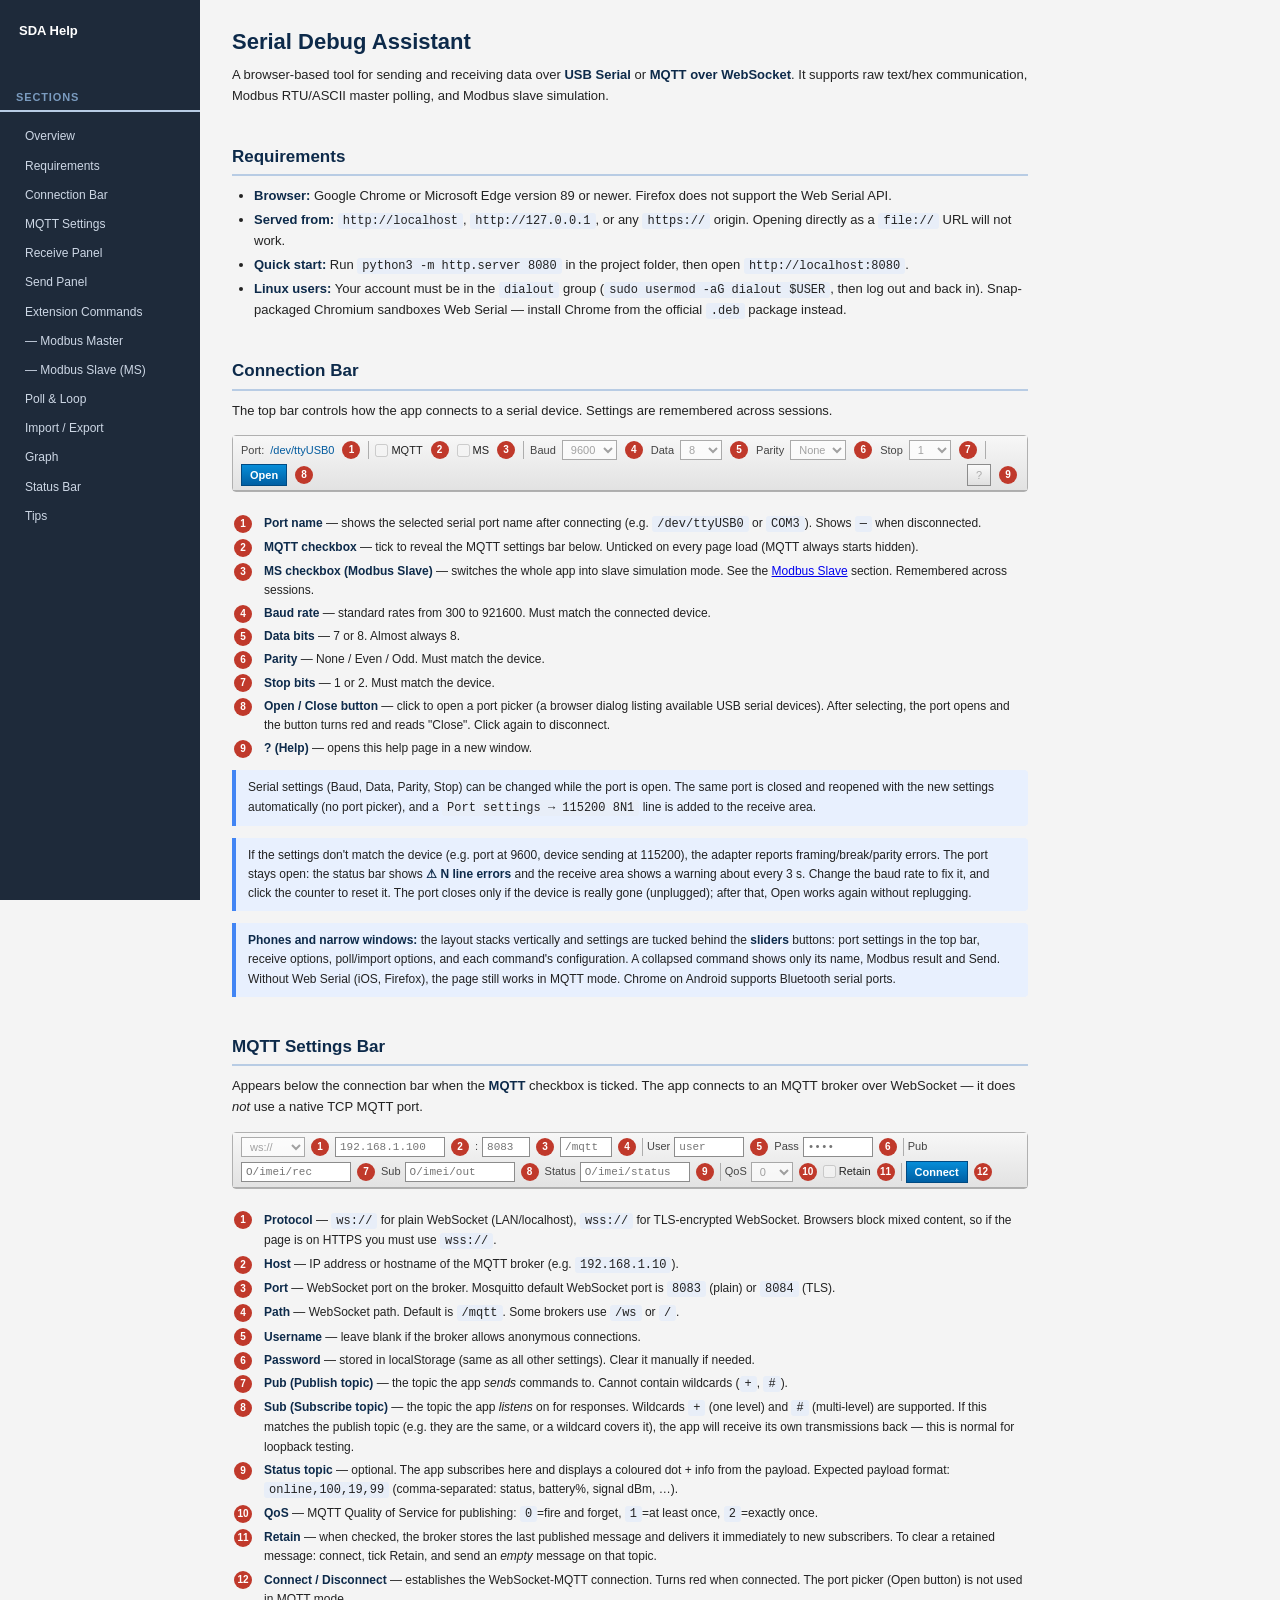
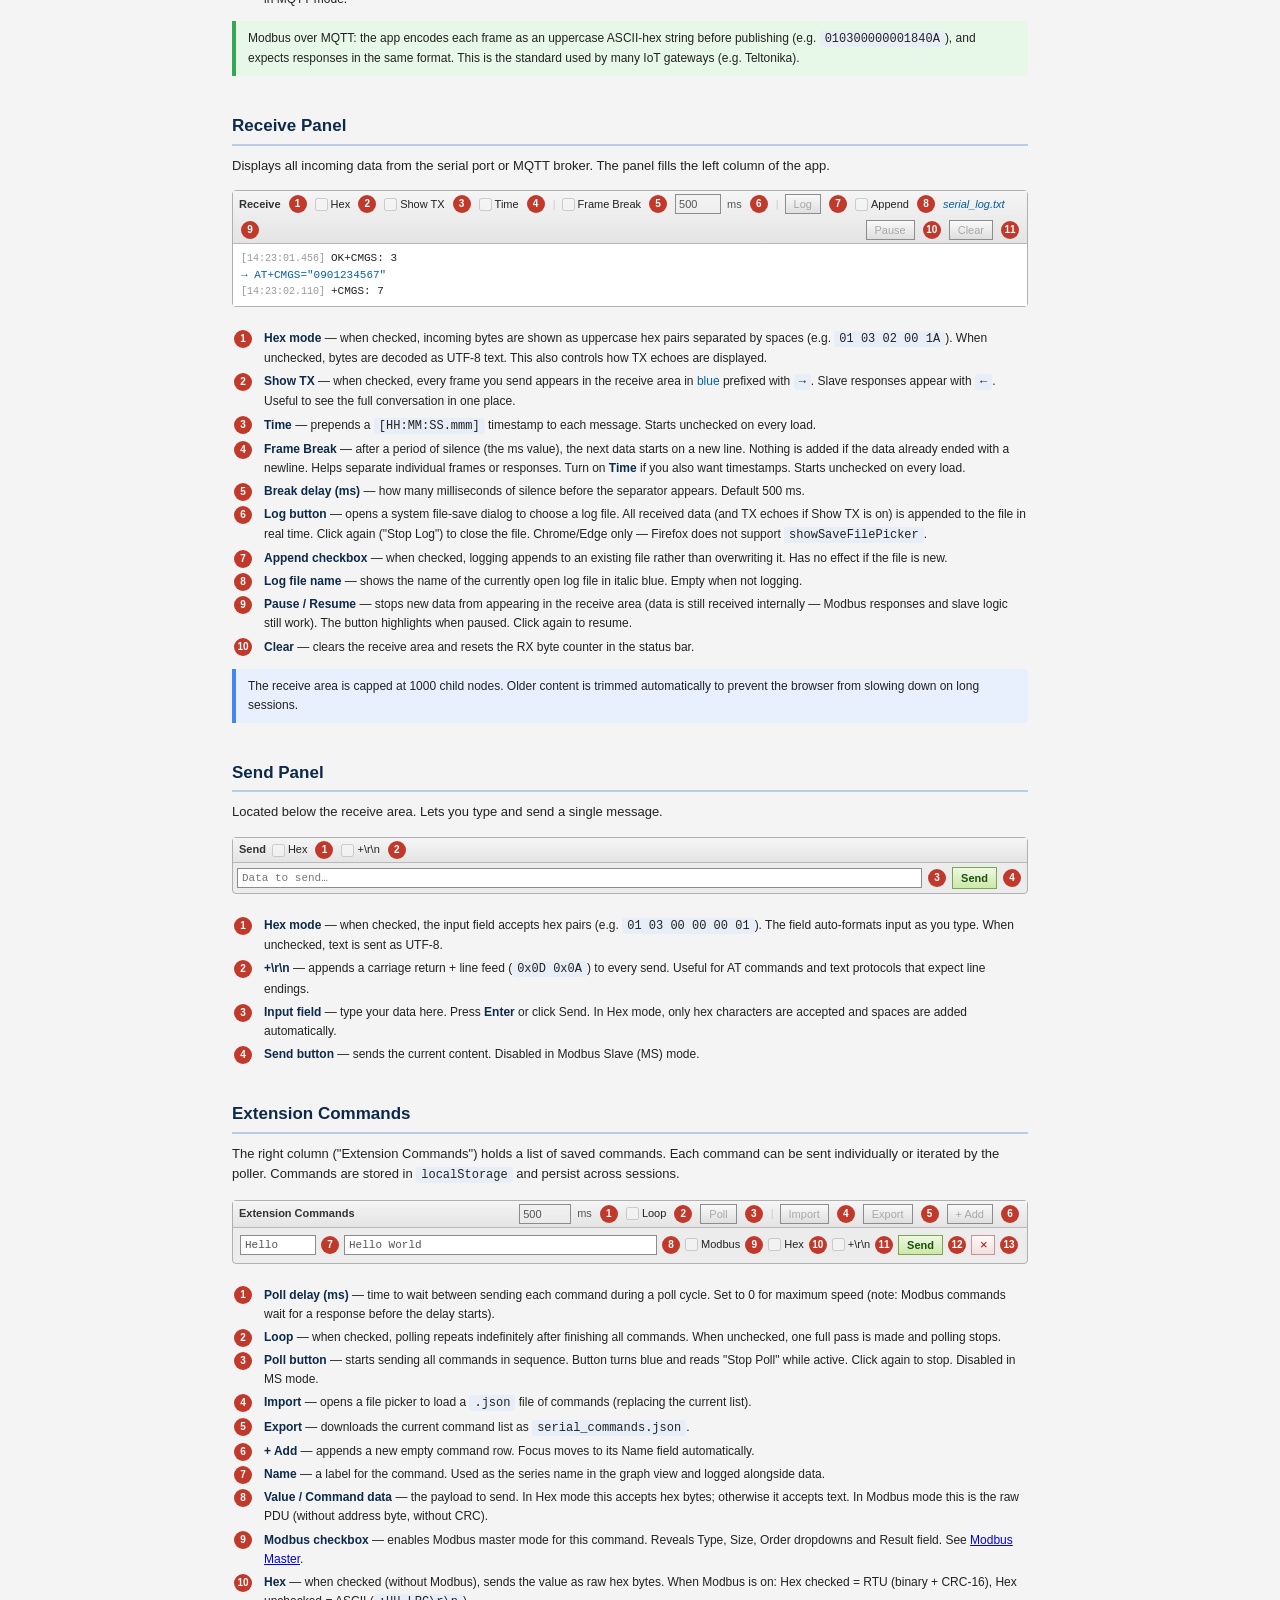
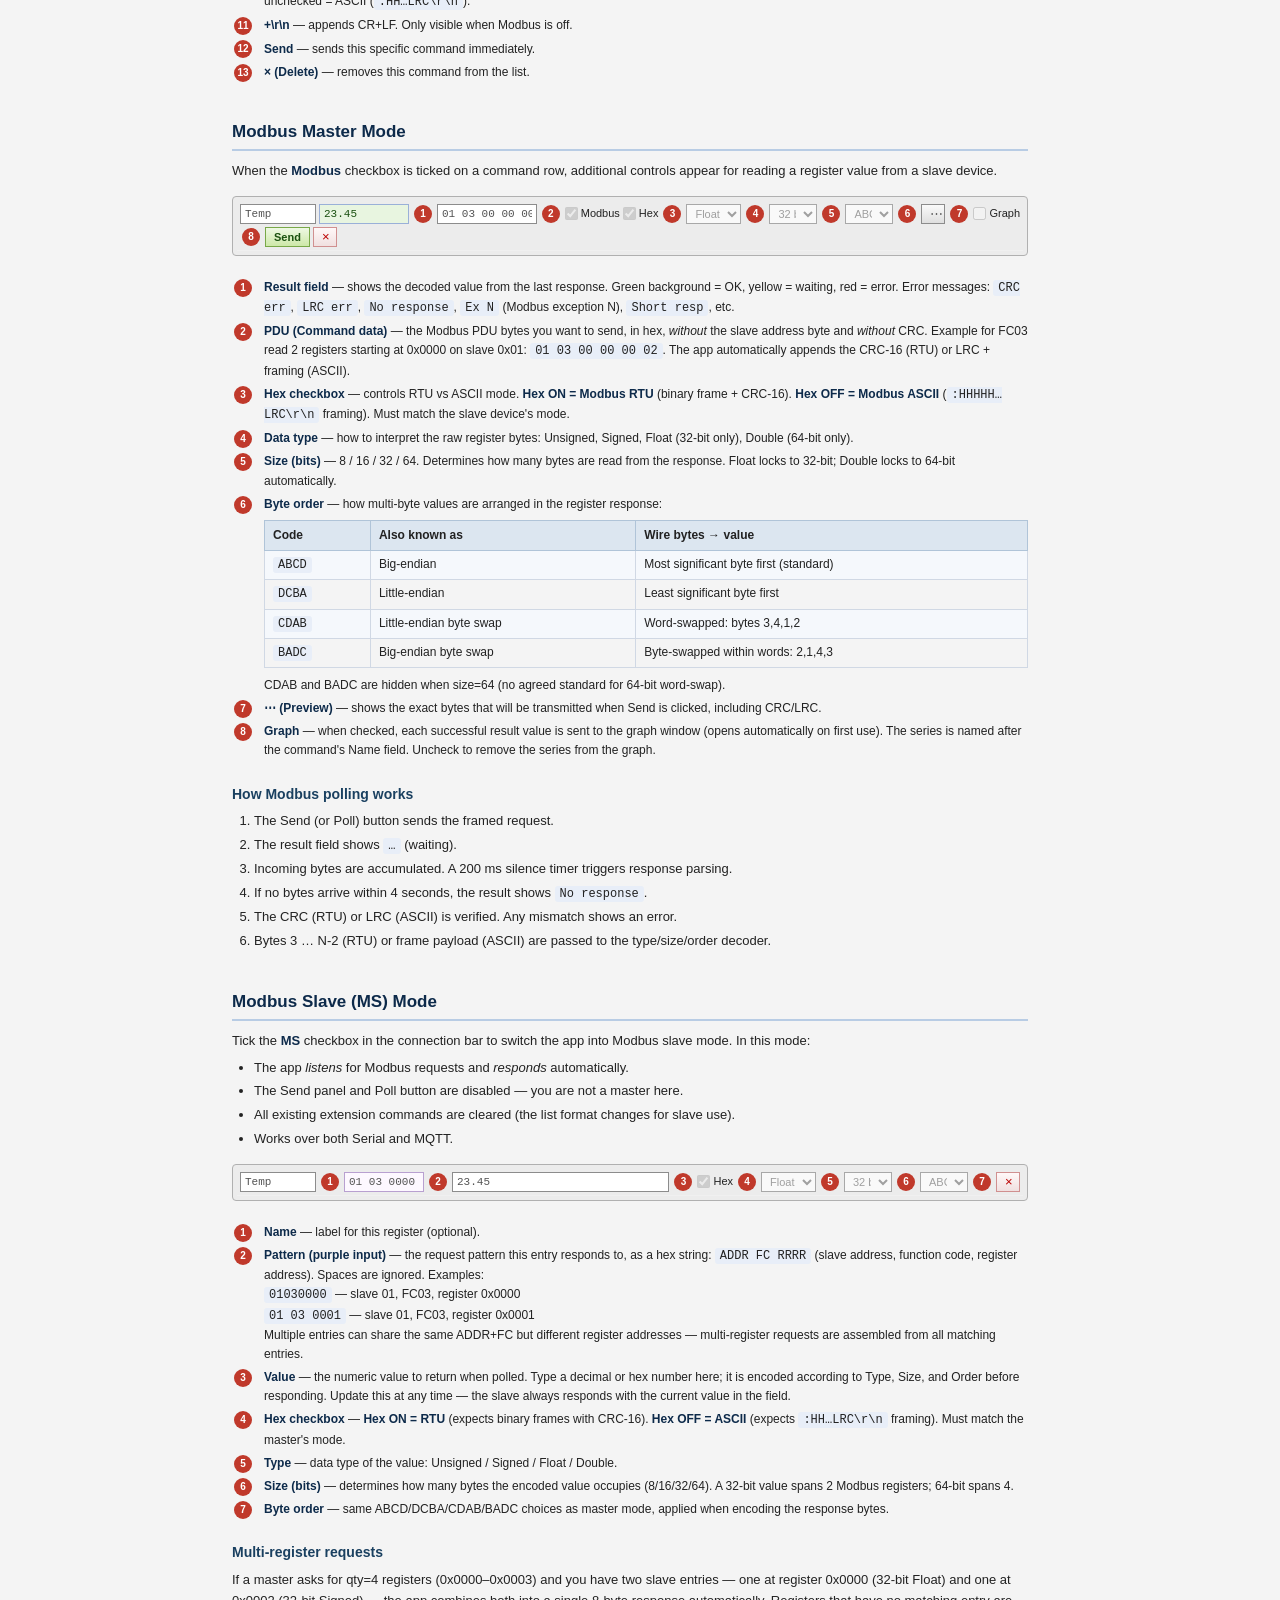
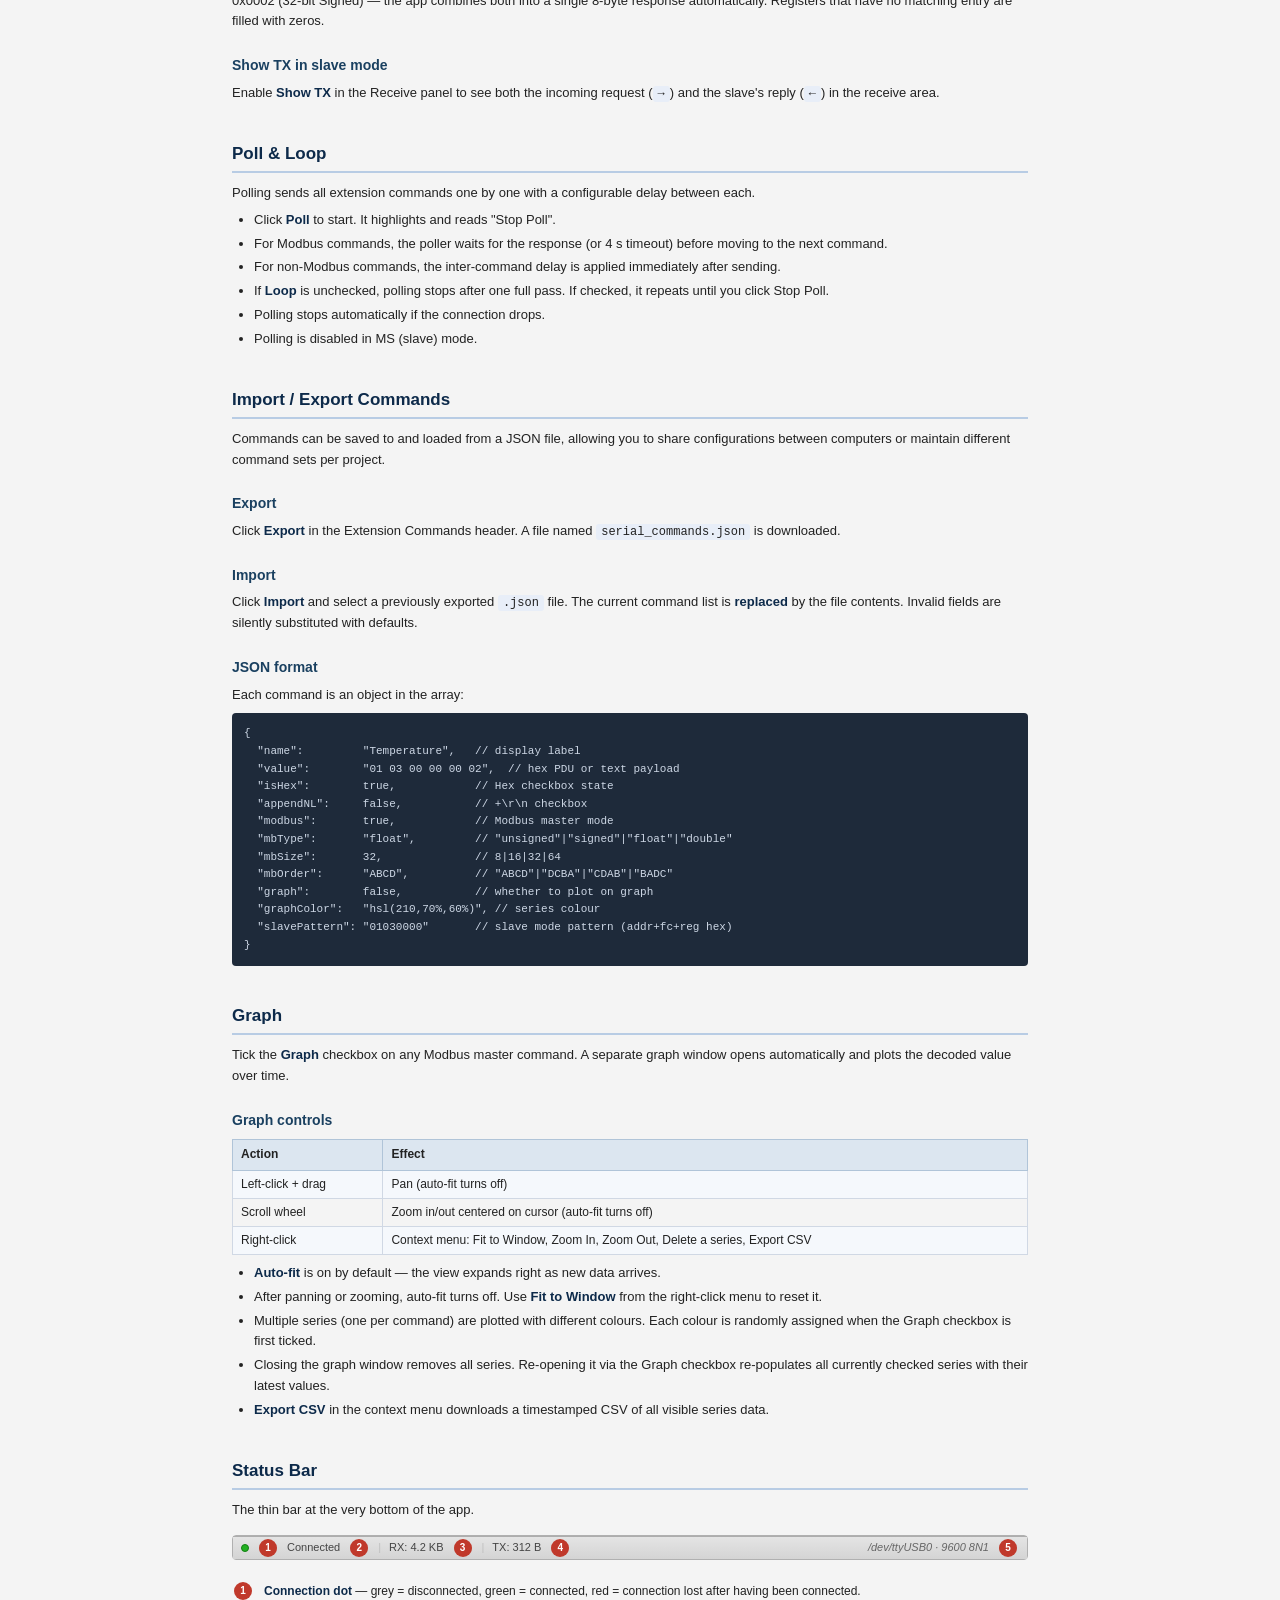
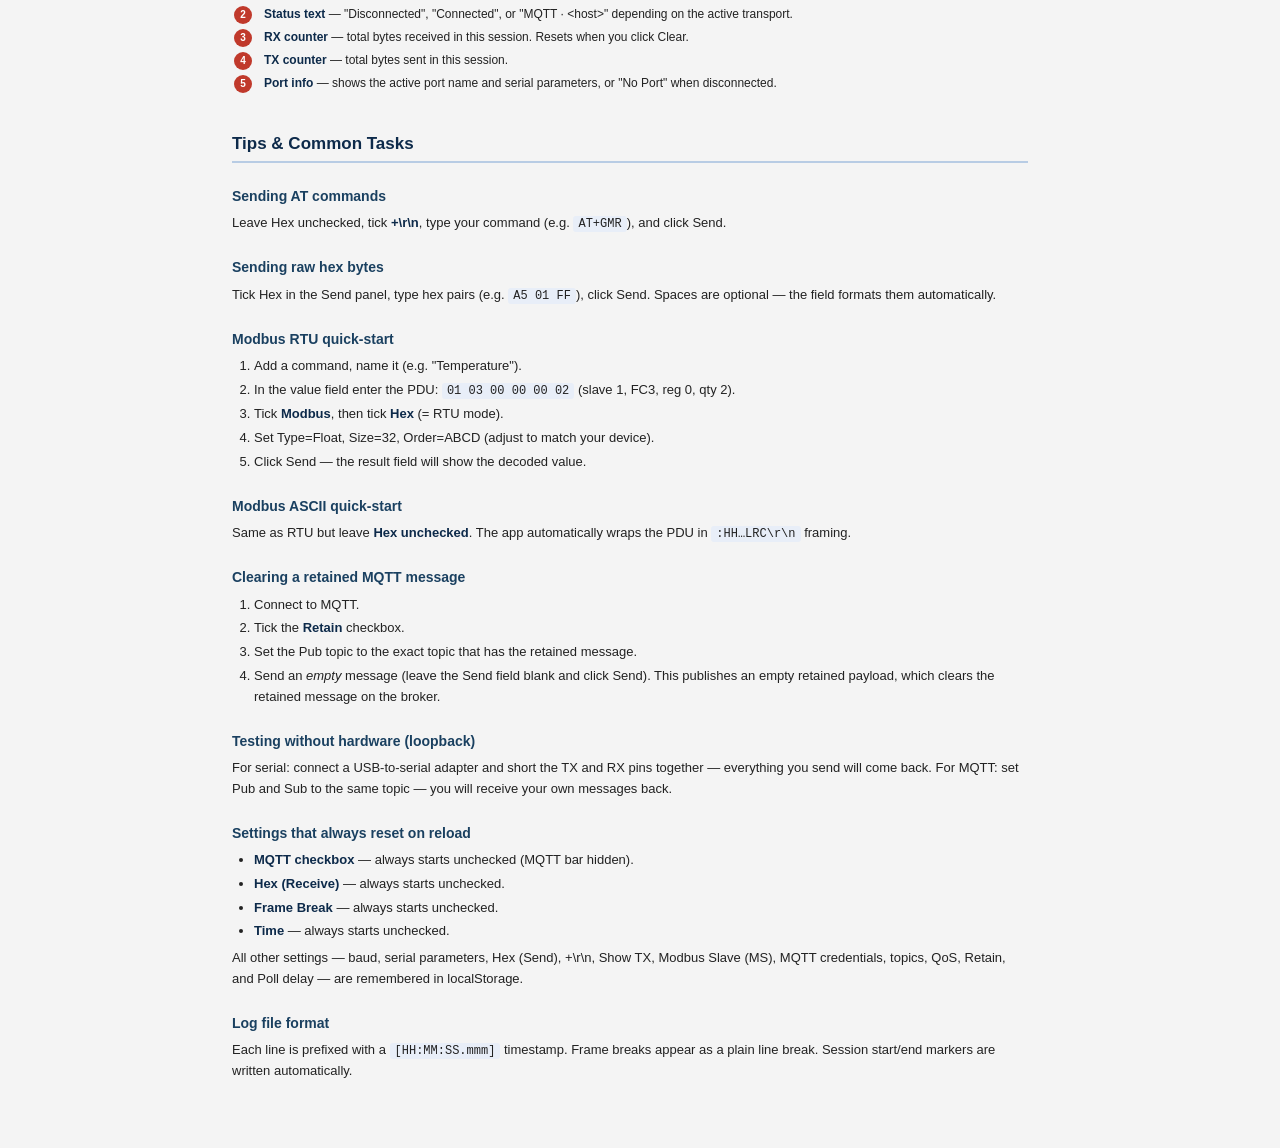
==== commit 1237f082: "Mobile" ====
--- a/help.html
+++ b/help.html
@@ -260,11 +260,15 @@
   <span class="num"><span class="ann">5</span></span><span><strong>Data bits</strong> — 7 or 8. Almost always 8.</span>
   <span class="num"><span class="ann">6</span></span><span><strong>Parity</strong> — None / Even / Odd. Must match the device.</span>
   <span class="num"><span class="ann">7</span></span><span><strong>Stop bits</strong> — 1 or 2. Must match the device.</span>
-  <span class="num"><span class="ann">8</span></span><span><strong>Open / Close button</strong> — click to open a port picker (a browser dialog listing available USB serial devices). After selecting, the port opens and the button turns red and reads "Close". Click again to disconnect. All serial settings are locked while the port is open.</span>
+  <span class="num"><span class="ann">8</span></span><span><strong>Open / Close button</strong> — click to open a port picker (a browser dialog listing available USB serial devices). After selecting, the port opens and the button turns red and reads "Close". Click again to disconnect.</span>
   <span class="num"><span class="ann">9</span></span><span><strong>? (Help)</strong> — opens this help page in a new window.</span>
 </div>
 
-<div class="note">Serial settings (Baud, Data, Parity, Stop) are disabled while connected. Close the port first if you need to change them.</div>
+<div class="note">Serial settings (Baud, Data, Parity, Stop) can be changed while the port is open. The same port is closed and reopened with the new settings automatically (no port picker), and a <code>Port settings → 115200 8N1</code> line is added to the receive area.</div>
+
+<div class="note">If the settings don't match the device (e.g. port at 9600, device sending at 115200), the adapter reports framing/break/parity errors. The port stays open: the status bar shows <strong>⚠ N line errors</strong> and the receive area shows a warning about every 3 s. Change the baud rate to fix it, and click the counter to reset it. The port closes only if the device is really gone (unplugged); after that, Open works again without replugging.</div>
+
+<div class="note"><strong>Phones and narrow windows:</strong> the layout stacks vertically and settings are tucked behind the <strong>sliders</strong> buttons: port settings in the top bar, receive options, poll/import options, and each command's configuration. A collapsed command shows only its name, Modbus result and Send. Without Web Serial (iOS, Firefox), the page still works in MQTT mode. Chrome on Android supports Bluetooth serial ports.</div>
 
 <!-- ══════════════════════════════════════════════════════ -->
 <h2 id="mqtt-bar">MQTT Settings Bar</h2>
@@ -363,7 +367,6 @@
   <div class="d-area">
     <span class="d-rx-ts">[14:23:01.456] </span>OK+CMGS: 3<br>
     <span class="d-tx-echo">→ AT+CMGS="0901234567"</span><br>
-    <span style="color:#999;font-size:10px;font-style:italic;display:block;text-align:center;border-top:1px dashed #ddd;border-bottom:1px dashed #ddd;margin:2px 0">── 14:23:02.001 ──</span>
     <span class="d-rx-ts">[14:23:02.110] </span>+CMGS: 7
   </div>
 </div>
@@ -372,7 +375,7 @@
   <span class="num"><span class="ann">1</span></span><span><strong>Hex mode</strong> — when checked, incoming bytes are shown as uppercase hex pairs separated by spaces (e.g. <code>01 03 02 00 1A</code>). When unchecked, bytes are decoded as UTF-8 text. This also controls how TX echoes are displayed.</span>
   <span class="num"><span class="ann">2</span></span><span><strong>Show TX</strong> — when checked, every frame you send appears in the receive area in <span style="color:#0060a8">blue</span> prefixed with <code>→</code>. Slave responses appear with <code>←</code>. Useful to see the full conversation in one place.</span>
   <span class="num"><span class="ann">3</span></span><span><strong>Time</strong> — prepends a <code>[HH:MM:SS.mmm]</code> timestamp to each message. Starts unchecked on every load.</span>
-  <span class="num"><span class="ann">4</span></span><span><strong>Frame Break</strong> — draws a dashed separator line in the receive area after a period of silence. Helps visually separate individual frames or responses. Starts unchecked on every load.</span>
+  <span class="num"><span class="ann">4</span></span><span><strong>Frame Break</strong> — after a period of silence (the ms value), the next data starts on a new line. Nothing is added if the data already ended with a newline. Helps separate individual frames or responses. Turn on <strong>Time</strong> if you also want timestamps. Starts unchecked on every load.</span>
   <span class="num"><span class="ann">5</span></span><span><strong>Break delay (ms)</strong> — how many milliseconds of silence before the separator appears. Default 500 ms.</span>
   <span class="num"><span class="ann">6</span></span><span><strong>Log button</strong> — opens a system file-save dialog to choose a log file. All received data (and TX echoes if Show TX is on) is appended to the file in real time. Click again ("Stop Log") to close the file. Chrome/Edge only — Firefox does not support <code>showSaveFilePicker</code>.</span>
   <span class="num"><span class="ann">7</span></span><span><strong>Append checkbox</strong> — when checked, logging appends to an existing file rather than overwriting it. Has no effect if the file is new.</span>
@@ -720,7 +723,7 @@
 <p>All other settings — baud, serial parameters, Hex (Send), +\r\n, Show TX, Modbus Slave (MS), MQTT credentials, topics, QoS, Retain, and Poll delay — are remembered in localStorage.</p>
 
 <h3>Log file format</h3>
-<p>Each line is prefixed with a <code>[HH:MM:SS.mmm]</code> timestamp. Frame-break separators appear as <code>── HH:MM:SS.mmm ──</code>. Session start/end markers are written automatically.</p>
+<p>Each line is prefixed with a <code>[HH:MM:SS.mmm]</code> timestamp. Frame breaks appear as a plain line break. Session start/end markers are written automatically.</p>
 
 </div><!-- /.content -->
 </body>
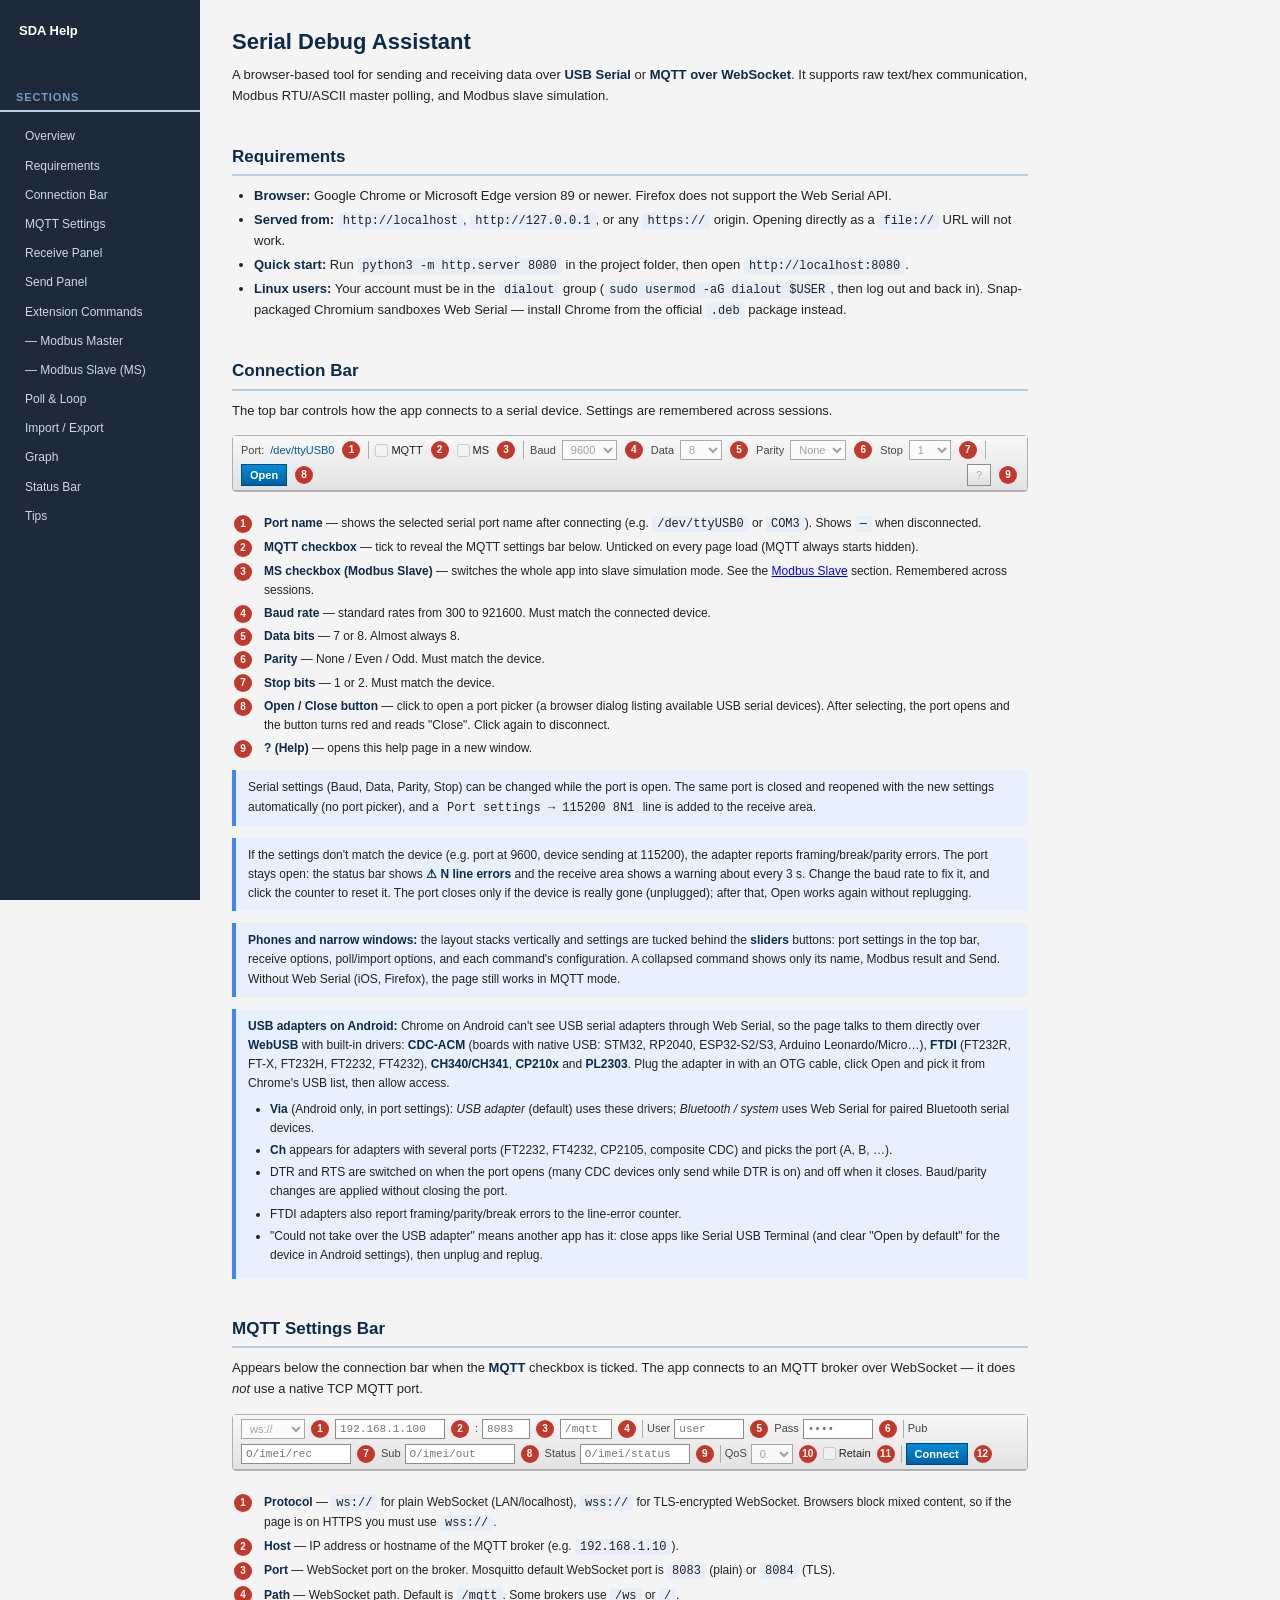
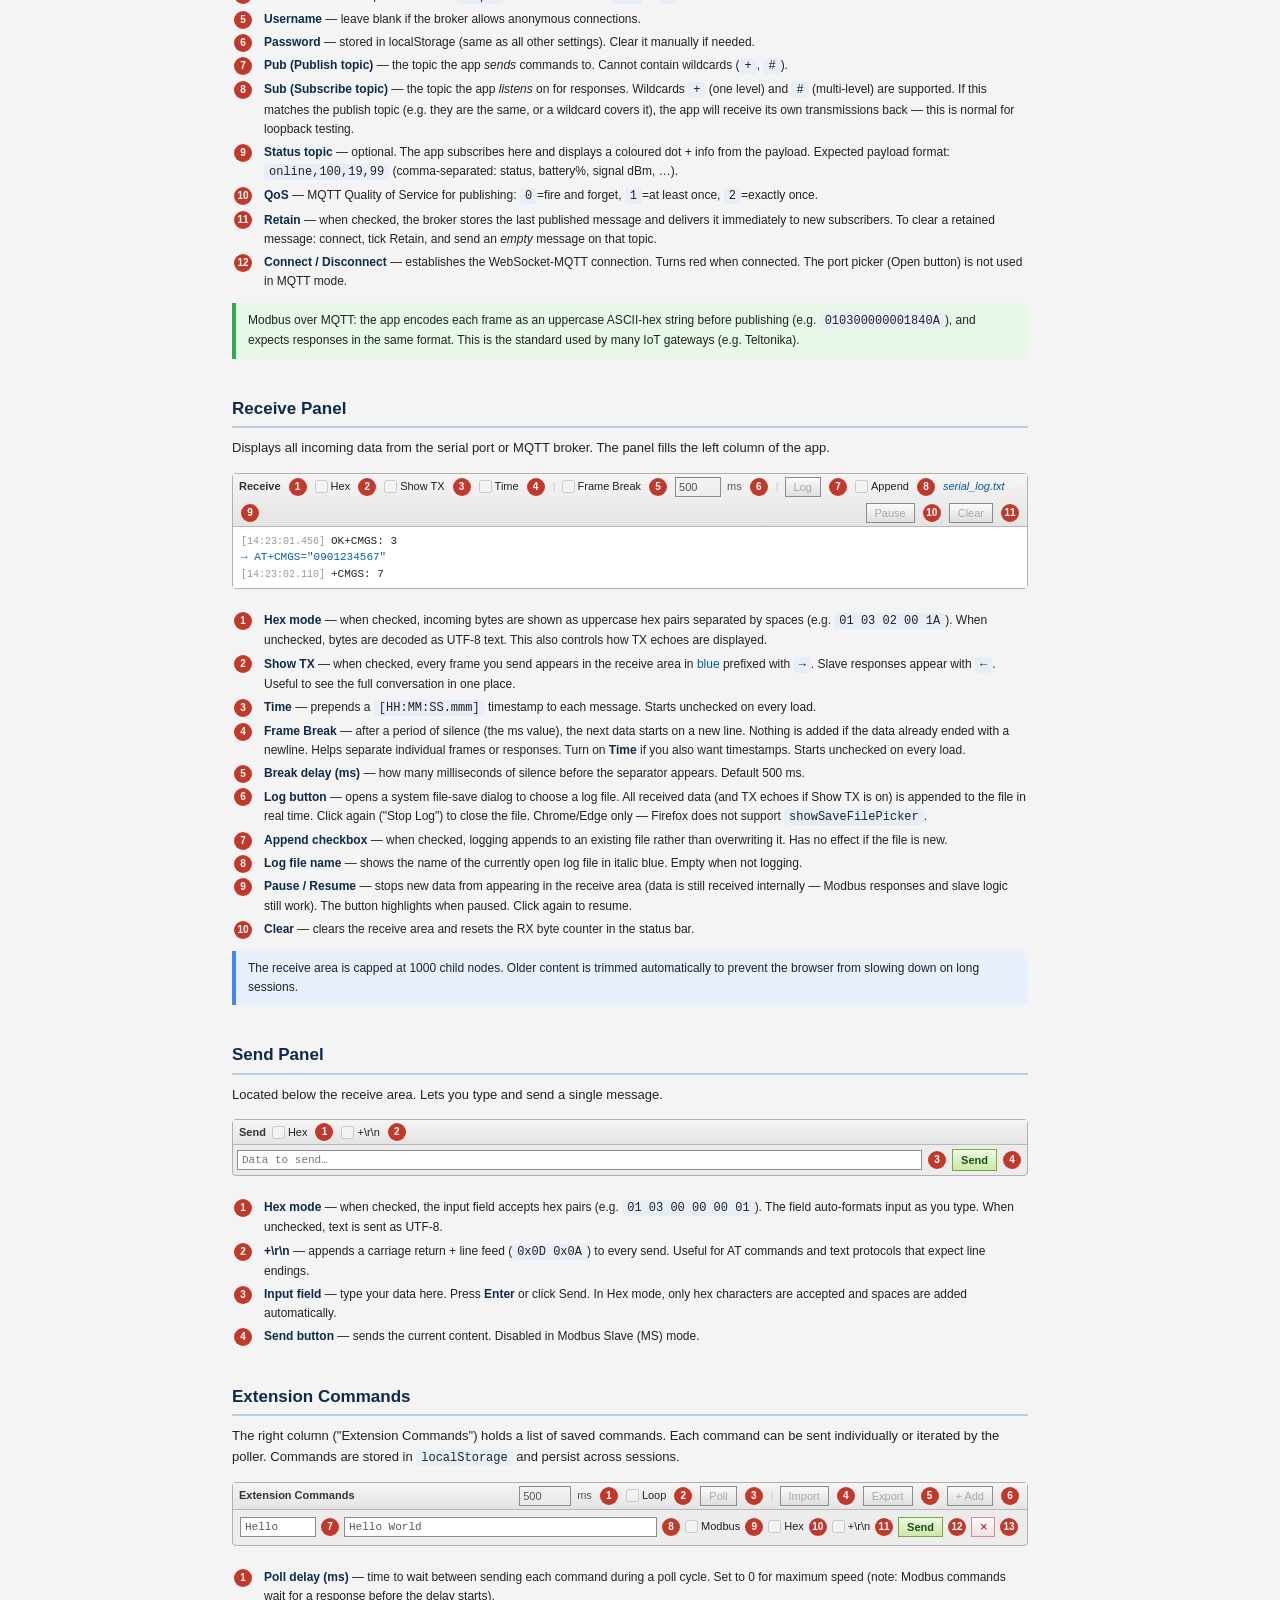
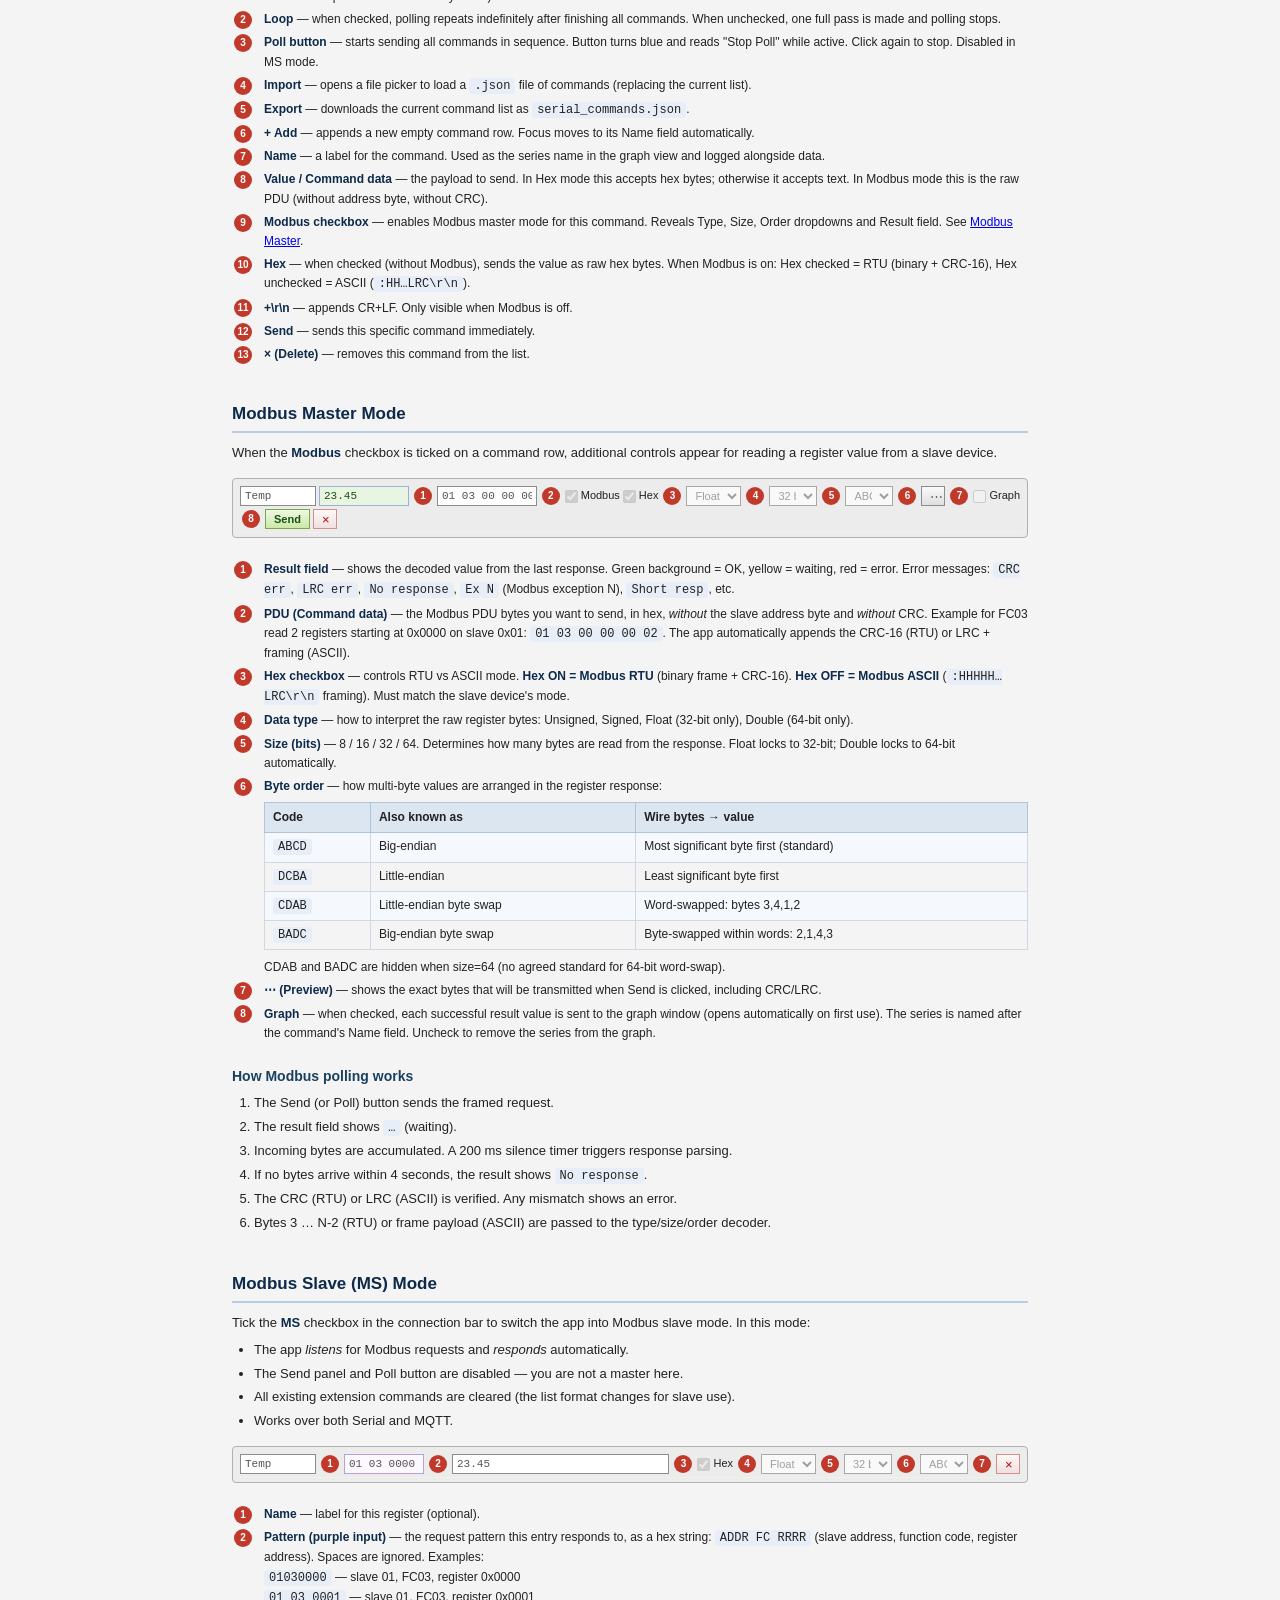
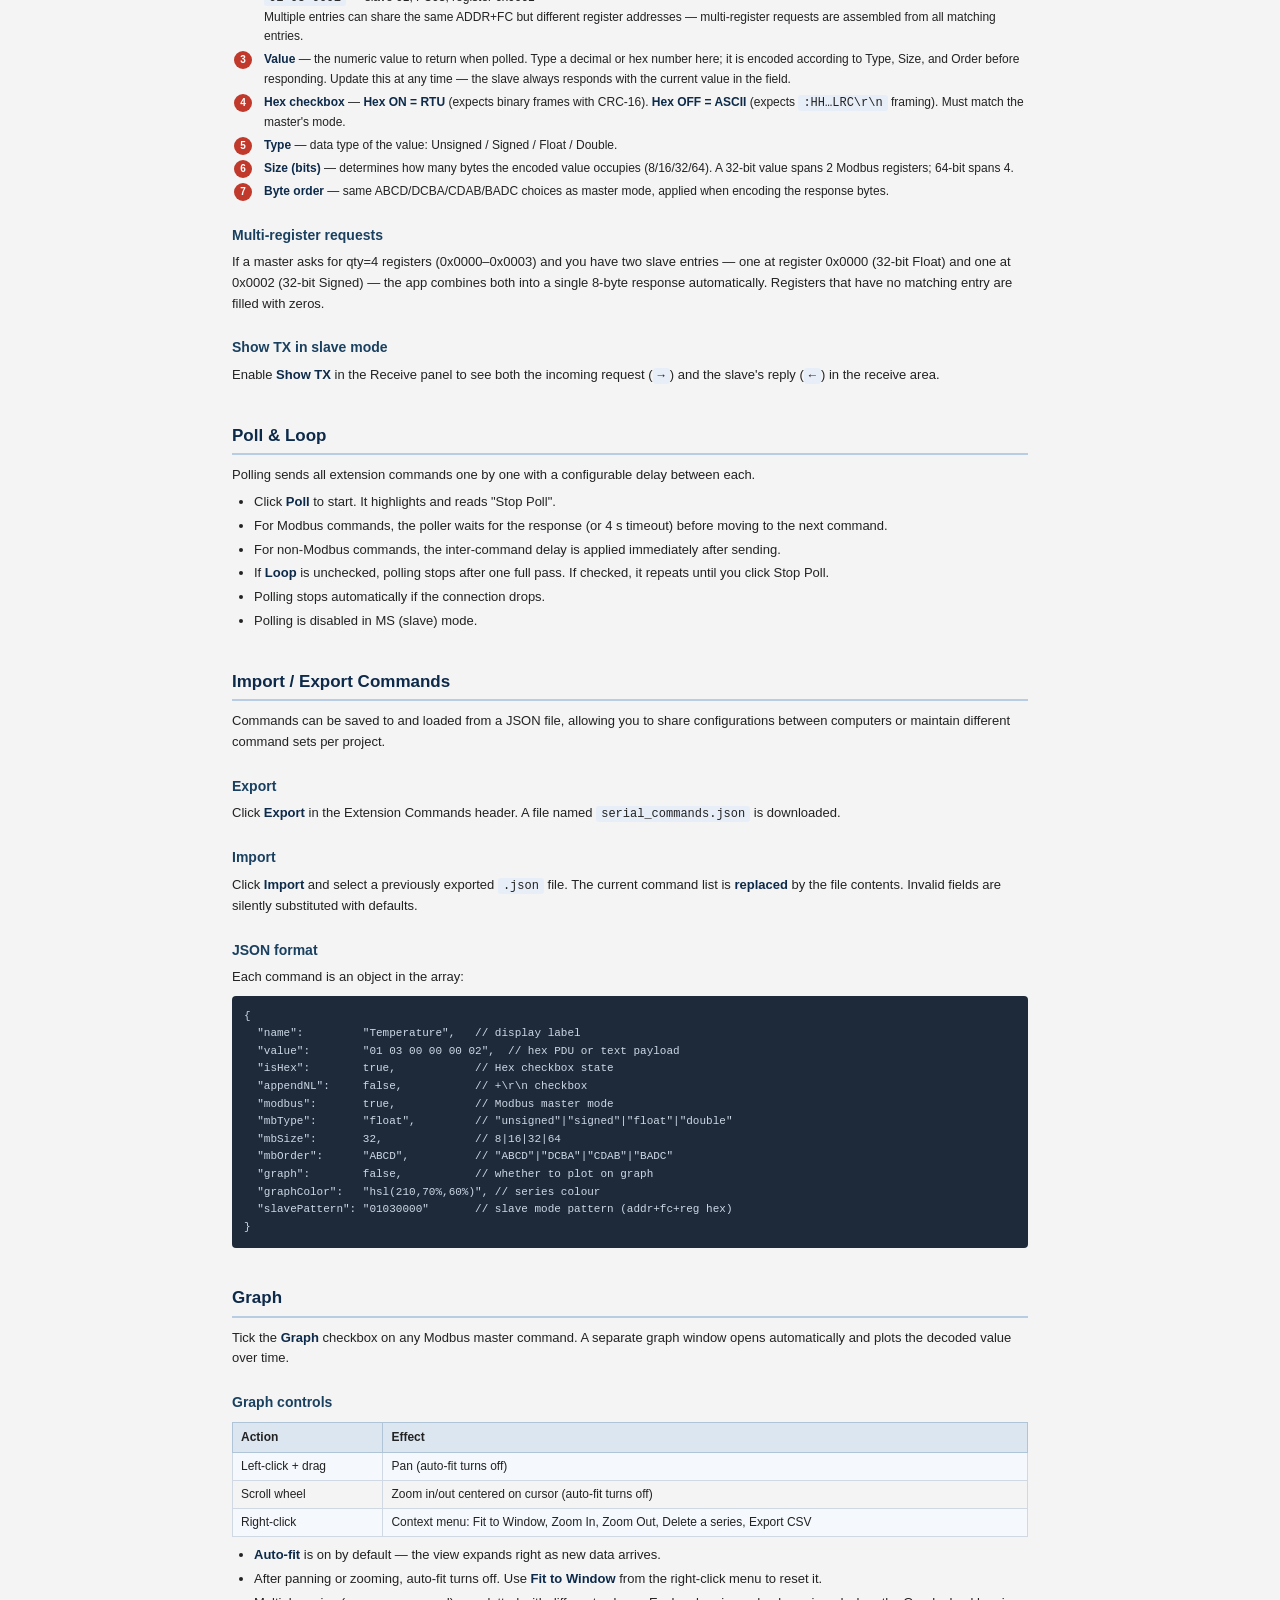
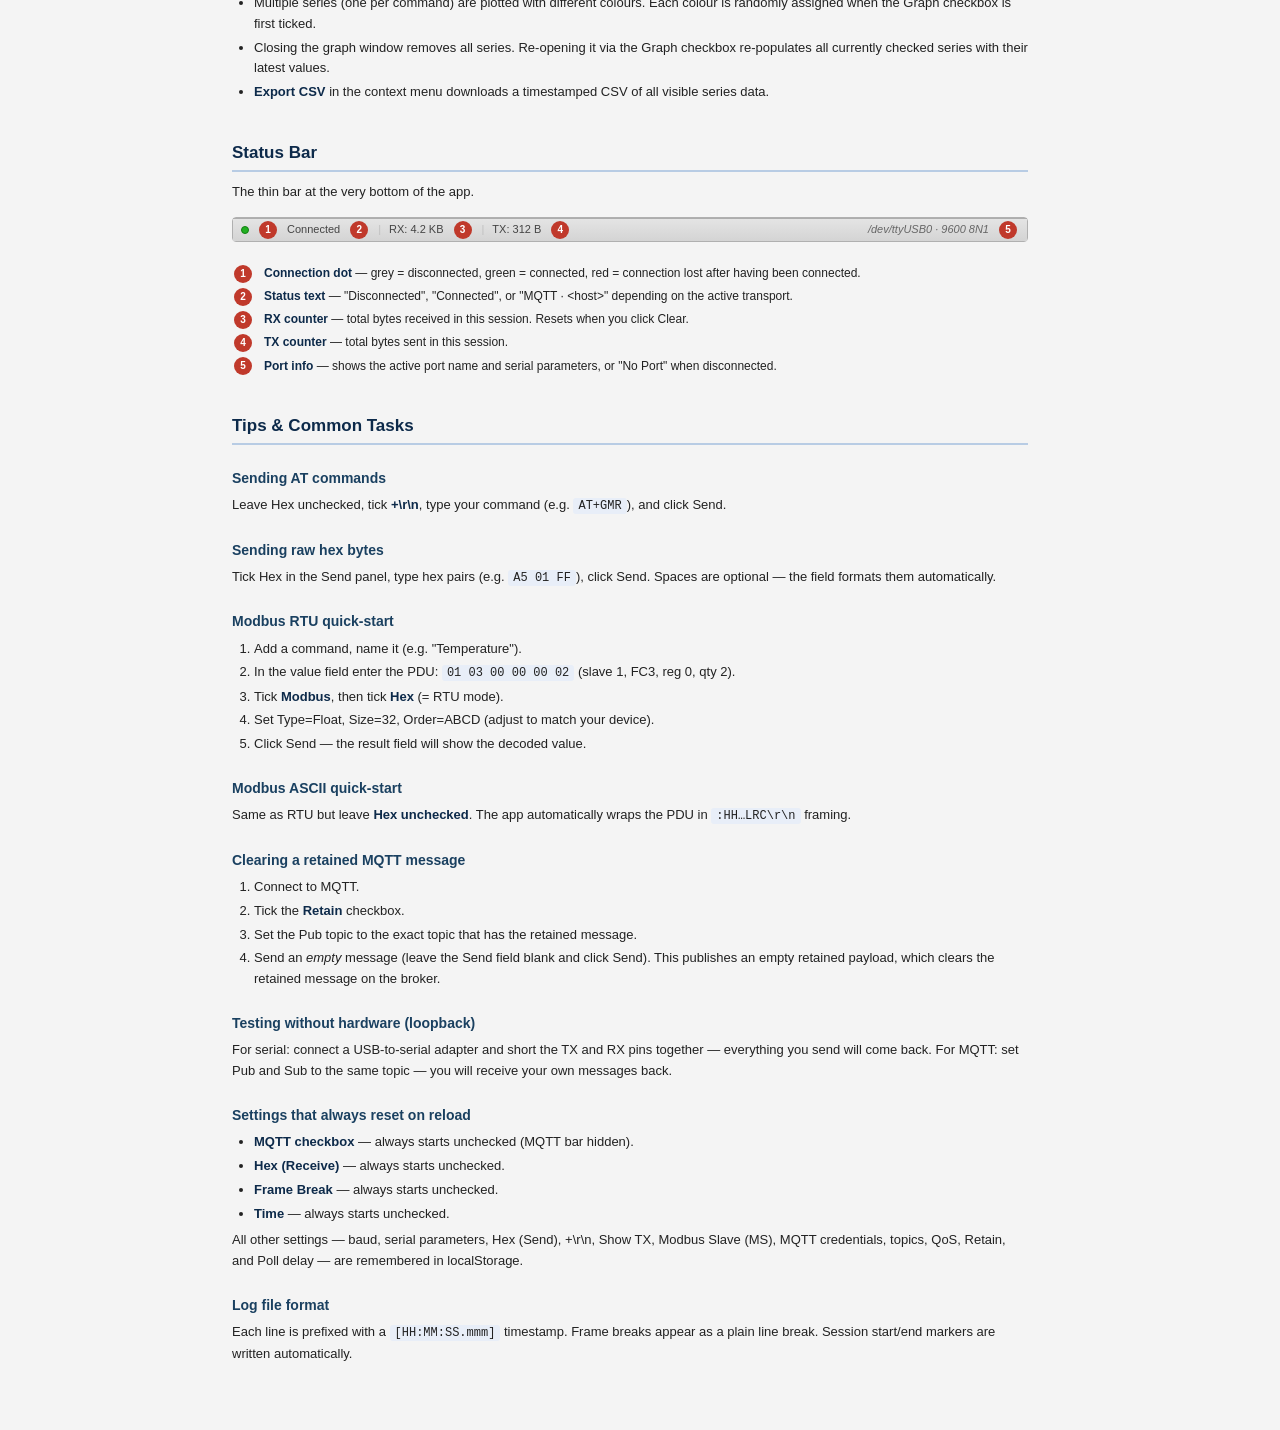
==== commit 6aa6a8dc: "Mobile Fix 1" ====
--- a/help.html
+++ b/help.html
@@ -268,7 +268,16 @@
 
 <div class="note">If the settings don't match the device (e.g. port at 9600, device sending at 115200), the adapter reports framing/break/parity errors. The port stays open: the status bar shows <strong>⚠ N line errors</strong> and the receive area shows a warning about every 3 s. Change the baud rate to fix it, and click the counter to reset it. The port closes only if the device is really gone (unplugged); after that, Open works again without replugging.</div>
 
-<div class="note"><strong>Phones and narrow windows:</strong> the layout stacks vertically and settings are tucked behind the <strong>sliders</strong> buttons: port settings in the top bar, receive options, poll/import options, and each command's configuration. A collapsed command shows only its name, Modbus result and Send. Without Web Serial (iOS, Firefox), the page still works in MQTT mode. Chrome on Android supports Bluetooth serial ports.</div>
+<div class="note"><strong>Phones and narrow windows:</strong> the layout stacks vertically and settings are tucked behind the <strong>sliders</strong> buttons: port settings in the top bar, receive options, poll/import options, and each command's configuration. A collapsed command shows only its name, Modbus result and Send. Without Web Serial (iOS, Firefox), the page still works in MQTT mode.</div>
+
+<div class="note"><strong>USB adapters on Android:</strong> Chrome on Android can't see USB serial adapters through Web Serial, so the page talks to them directly over <strong>WebUSB</strong> with built-in drivers: <strong>CDC-ACM</strong> (boards with native USB: STM32, RP2040, ESP32-S2/S3, Arduino Leonardo/Micro…), <strong>FTDI</strong> (FT232R, FT-X, FT232H, FT2232, FT4232), <strong>CH340/CH341</strong>, <strong>CP210x</strong> and <strong>PL2303</strong>. Plug the adapter in with an OTG cable, click Open and pick it from Chrome's USB list, then allow access.
+<ul>
+  <li><strong>Via</strong> (Android only, in port settings): <em>USB adapter</em> (default) uses these drivers; <em>Bluetooth / system</em> uses Web Serial for paired Bluetooth serial devices.</li>
+  <li><strong>Ch</strong> appears for adapters with several ports (FT2232, FT4232, CP2105, composite CDC) and picks the port (A, B, …).</li>
+  <li>DTR and RTS are switched on when the port opens (many CDC devices only send while DTR is on) and off when it closes. Baud/parity changes are applied without closing the port.</li>
+  <li>FTDI adapters also report framing/parity/break errors to the line-error counter.</li>
+  <li>"Could not take over the USB adapter" means another app has it: close apps like Serial USB Terminal (and clear "Open by default" for the device in Android settings), then unplug and replug.</li>
+</ul></div>
 
 <!-- ══════════════════════════════════════════════════════ -->
 <h2 id="mqtt-bar">MQTT Settings Bar</h2>
